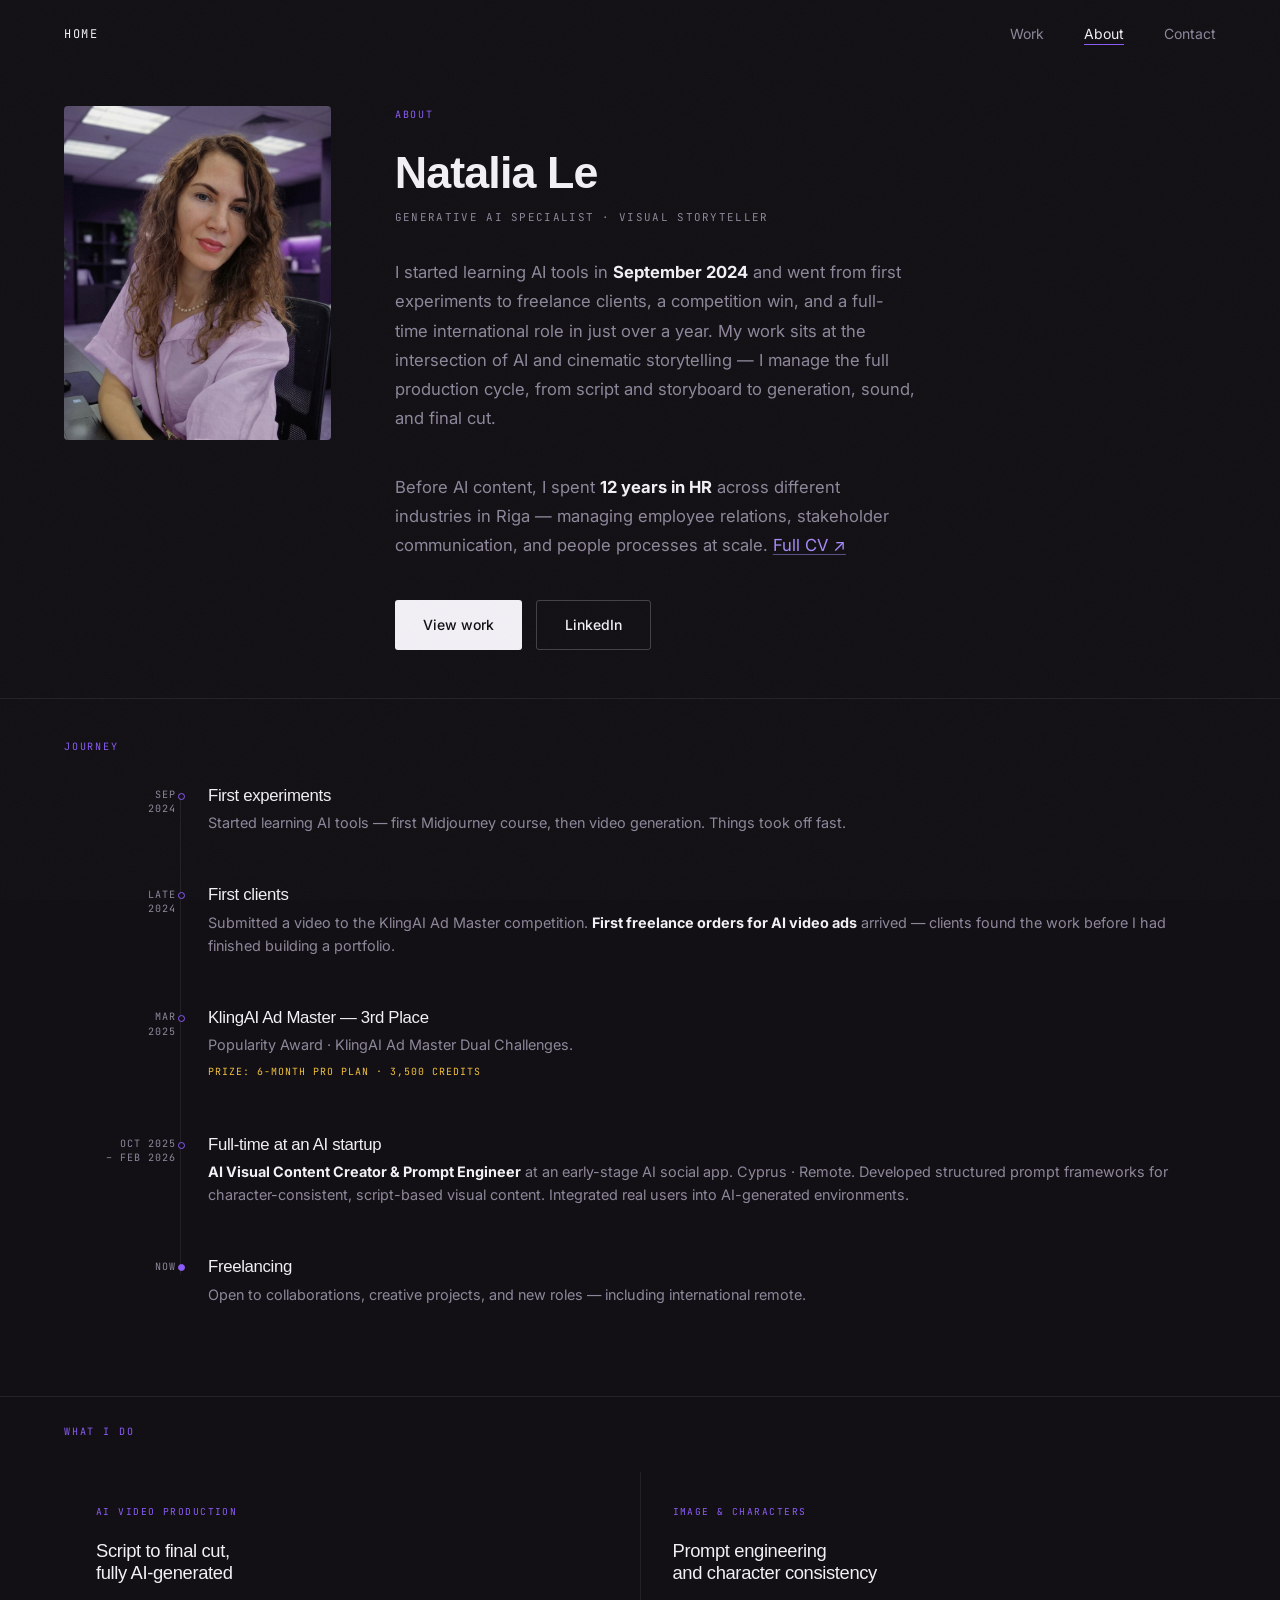
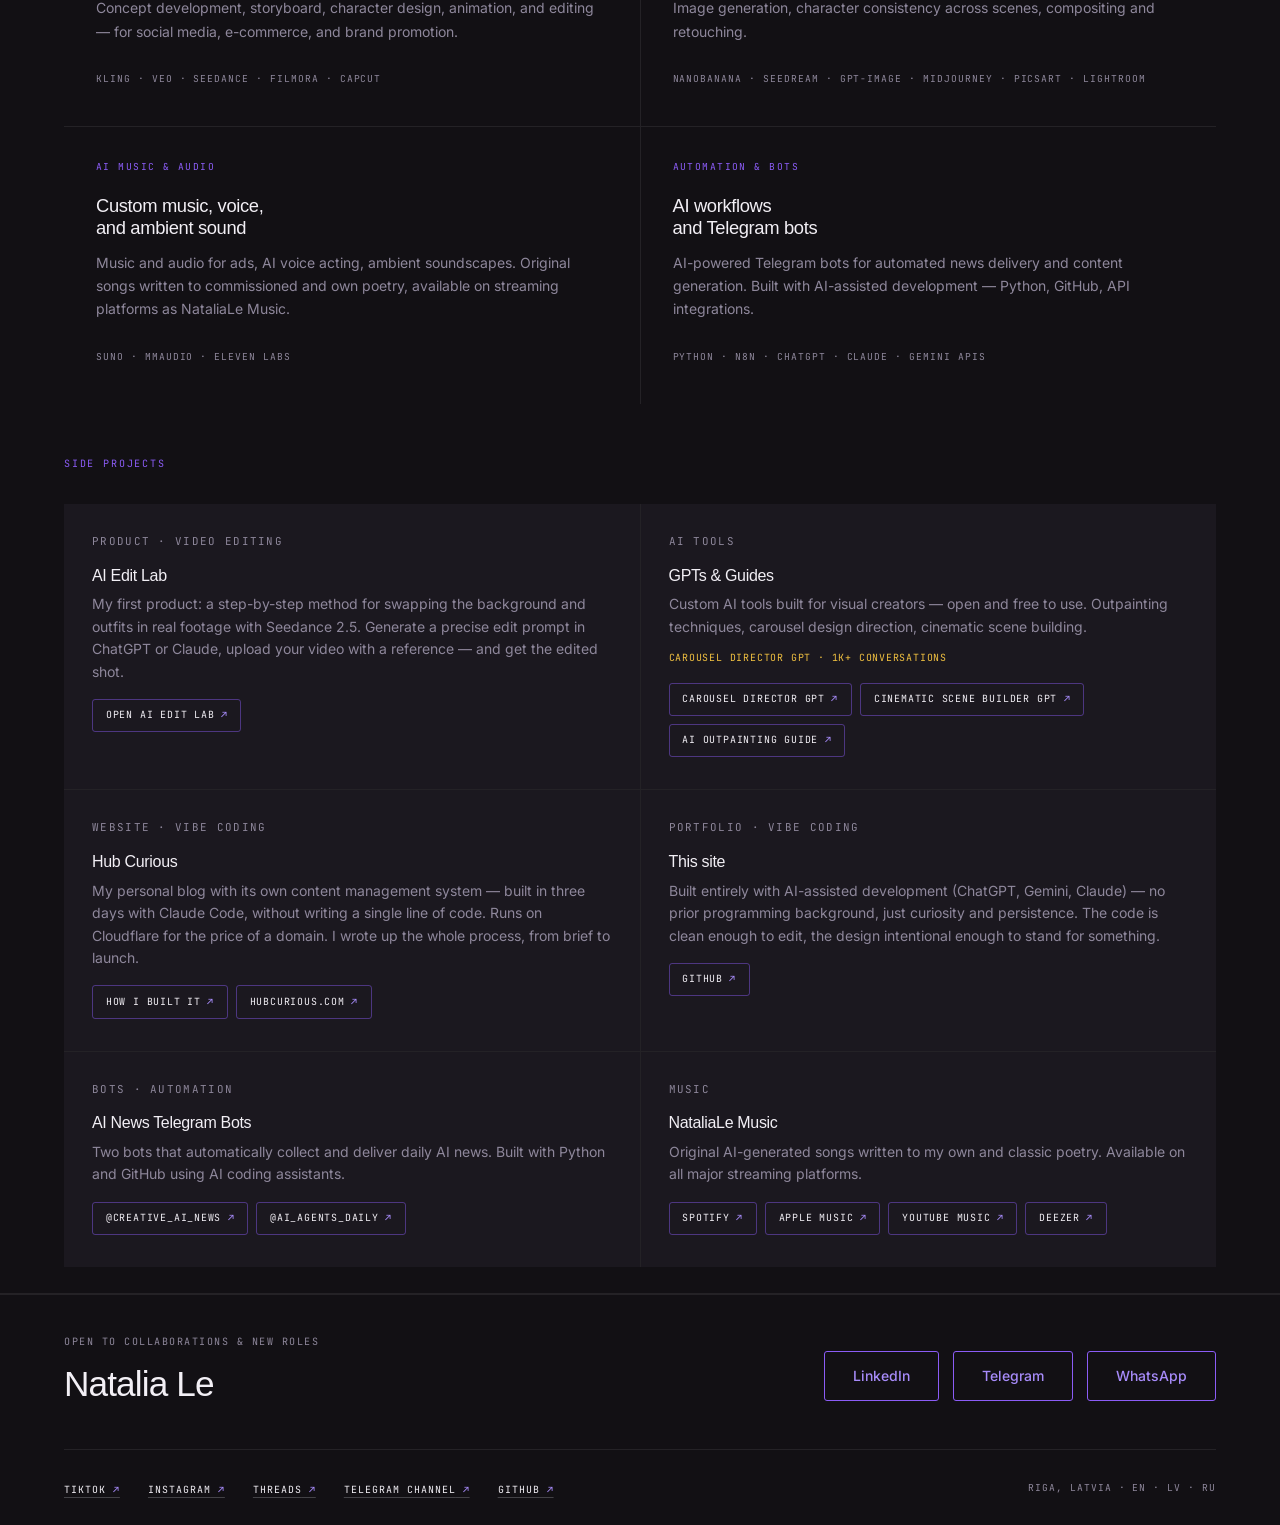
==== about.html @ 90ae92ed "Add Lil Prompt collab, new side projects, clearer links - Home + Work (Cinematic): "Can They Save Hi" ====
<!DOCTYPE html>
<html lang="en">
<head>
  <meta charset="UTF-8">
  <meta name="viewport" content="width=device-width, initial-scale=1.0">
  <title>About — Natalia Le · AI Content Creator</title>
  <meta name="description" content="About Natalia Le — Generative AI Specialist &amp; Visual Storyteller based in Riga. From HR to full-time AI creator in one year.">

  <meta property="og:title"       content="About — Natalia Le · AI Content Creator">
  <meta property="og:description" content="Generative AI Specialist and Visual Storyteller. From self-taught experiments to international full-time role in 14 months.">
  <meta property="og:image"       content="https://img.youtube.com/vi/qfWMkP8nfNg/maxresdefault.jpg">
  <meta property="og:url"         content="https://ainataliale.pages.dev/about.html">
  <meta property="og:type"        content="website">
  <meta name="twitter:card"       content="summary_large_image">

  <link rel="icon" href="data:image/svg+xml,<svg xmlns='http://www.w3.org/2000/svg' viewBox='0 0 32 32'><rect width='32' height='32' fill='%23121014'/><text x='16' y='22' font-family='monospace' font-size='13' font-weight='bold' fill='%238B5CF6' text-anchor='middle'>NL</text></svg>">
  <link rel="stylesheet" href="styles.css">

  <style>
    /* ── About hero ───────────────────────────────────── */
    .about-hero {
      padding-top: calc(var(--nav-h) + clamp(1.5rem, 3vw, 2.5rem));
      padding-bottom: clamp(2rem, 4vw, 3rem);
      display: grid;
      grid-template-columns: 0.65fr 2fr;
      gap: clamp(2.5rem, 5vw, 5rem);
      align-items: start;
      max-width: var(--max-w);
      margin: 0 auto;
      padding-left: var(--pad-x);
      padding-right: var(--pad-x);
    }

    .about-portrait {
      aspect-ratio: 4 / 5;
      overflow: hidden;
      border-radius: 4px;
      background: var(--bg-raised);
      /* When you have a custom photo, replace Pic.jpg with it */
    }
    .about-portrait img {
      width: 100%; height: 100%;
      object-fit: cover;
      object-position: center top;
      display: block;
    }

    .about-intro-tag { display: block; margin-bottom: 1.5rem; }
    .about-intro-role {
      font-family: var(--f-mono);
      font-size: 0.68rem;
      letter-spacing: 0.12em;
      text-transform: uppercase;
      color: var(--text-dim);
      margin-bottom: 2rem;
      display: block;
    }
    /* Smaller h1 on About — name doesn't need to dominate */
    .about-hero h1 {
      font-size: clamp(1.6rem, 3.5vw, 2.8rem);
      margin-bottom: 0.75rem;
    }
    .about-bio {
      font-size: clamp(0.95rem, 1.3vw, 1.05rem);
      color: var(--text-dim);
      line-height: 1.75;
      max-width: 52ch;
      margin-bottom: 2.5rem;
    }
    .about-bio strong { color: var(--text); }

    /* ── Journey timeline ─────────────────────────────── */
    .timeline-wrap {
      position: relative;
      padding-left: 9rem;
    }
    .timeline-wrap::before {
      content: '';
      position: absolute;
      left: 7.25rem;
      top: 0.5rem;
      bottom: 2rem;
      width: 1px;
      background: var(--divider);
    }

    .tl-item {
      position: relative;
      margin-bottom: 3.25rem;
    }

    /* dot on the timeline */
    .tl-item::before {
      content: '';
      position: absolute;
      left: -1.85rem;
      top: 0.38rem;
      width: 7px; height: 7px;
      border-radius: 50%;
      background: var(--bg);
      border: 1.5px solid var(--accent);
    }

    /* last item: filled dot = "now" */
    .tl-item.is-now::before {
      background: var(--accent);
    }

    .tl-date {
      position: absolute;
      left: -9rem;
      top: 0.1rem;
      width: 7rem;
      text-align: right;
      font-family: var(--f-mono);
      font-size: 0.63rem;
      letter-spacing: 0.1em;
      text-transform: uppercase;
      color: var(--text-dim);
      line-height: 1.4;
    }

    .tl-title {
      font-size: 1.05rem;
      font-weight: 500;
      margin-bottom: 0.4rem;
    }
    .tl-desc {
      font-size: 0.9rem;
      color: var(--text-dim);
      line-height: 1.6;
    }
    .tl-desc strong { color: var(--text); }
    .tl-prize {
      display: inline-block;
      margin-top: 0.5rem;
      font-family: var(--f-mono);
      font-size: 0.62rem;
      letter-spacing: 0.1em;
      text-transform: uppercase;
      color: var(--gold);
    }

    /* ── What I Do grid ───────────────────────────────── */
    .services-grid {
      display: grid;
      grid-template-columns: repeat(2, 1fr);
      gap: 1px;
      background: var(--divider);
      margin-top: 2rem;
    }
    .svc-card {
      background: var(--bg);
      padding: 2rem 2rem 2.25rem;
    }
    .svc-number {
      display: block;
      font-family: var(--f-mono);
      font-size: 0.6rem;
      letter-spacing: 0.15em;
      text-transform: uppercase;
      color: var(--accent);
      margin-bottom: 1.25rem;
    }
    .svc-title {
      font-family: var(--f-display);
      font-size: 1.15rem;
      font-weight: 500;
      color: var(--text);
      margin-bottom: 0.75rem;
      line-height: 1.2;
    }
    .svc-desc {
      font-size: 0.875rem;
      color: var(--text-dim);
      line-height: 1.65;
      margin-bottom: 1.25rem;
    }
    .svc-tools {
      font-family: var(--f-mono);
      font-size: 0.6rem;
      letter-spacing: 0.1em;
      text-transform: uppercase;
      color: var(--text-dim);
      line-height: 1.8;
    }

    /* ── Experience ───────────────────────────────────── */
    .exp-item { padding: 2.25rem 0; border-top: 1px solid var(--divider); }
    .exp-item:last-child { border-bottom: 1px solid var(--divider); }
    .exp-header { display: flex; justify-content: space-between; align-items: flex-start; gap: 2rem; margin-bottom: 0.6rem; flex-wrap: wrap; }
    .exp-title { font-size: 1.05rem; font-weight: 500; color: var(--text); }
    .exp-meta  { font-family: var(--f-mono); font-size: 0.62rem; letter-spacing: 0.1em; text-transform: uppercase; color: var(--text-dim); white-space: nowrap; }
    .exp-company { font-family: var(--f-mono); font-size: 0.65rem; letter-spacing: 0.1em; text-transform: uppercase; color: var(--accent); margin-bottom: 0.875rem; }
    .exp-desc { font-size: 0.9rem; color: var(--text-dim); line-height: 1.7; max-width: 70ch; margin-bottom: 0.75rem; }
    .exp-tools { font-family: var(--f-mono); font-size: 0.6rem; letter-spacing: 0.08em; text-transform: uppercase; color: var(--text-dim); }

    /* ── Side projects ────────────────────────────────── */
    .side-grid {
      display: grid;
      grid-template-columns: repeat(2, 1fr);
      gap: 1px;
      background: var(--divider);
      margin-top: 2rem;
    }
    .side-card {
      background: var(--bg-raised);
      padding: 1.75rem 1.75rem 2rem;
    }
    .side-tag { display: block; margin-bottom: 1rem; }
    .side-title { font-size: 1rem; font-weight: 500; color: var(--text); margin-bottom: 0.6rem; }
    .side-desc { font-size: 0.875rem; color: var(--text-dim); line-height: 1.6; margin-bottom: 1rem; }
    .side-stat {
      font-family: var(--f-mono);
      font-size: 0.62rem;
      letter-spacing: 0.08em;
      text-transform: uppercase;
      color: var(--gold);
      margin: -0.25rem 0 1rem;
    }
    /* Links are outlined chips with an arrow — so they never read as labels */
    .side-links { display: flex; flex-wrap: wrap; gap: 0.5rem; }
    .side-links a {
      display: inline-flex;
      align-items: center;
      gap: 0.4rem;
      padding: 0.45rem 0.8rem;
      border: 1px solid rgba(139, 92, 246, 0.45);
      border-radius: 3px;
      font-family: var(--f-mono);
      font-size: 0.62rem;
      letter-spacing: 0.08em;
      text-transform: uppercase;
      color: var(--text);
      transition: background 0.2s, border-color 0.2s, color 0.2s;
    }
    .side-links a::after { content: '↗'; color: var(--accent-lt); transition: transform 0.2s, color 0.2s; }
    .side-links a:hover { background: var(--accent); border-color: var(--accent); color: var(--bg); }
    .side-links a:hover::after { color: var(--bg); transform: translate(2px, -2px); }

    /* ── Responsive ───────────────────────────────────── */
    @media (max-width: 900px) {
      .about-hero { grid-template-columns: 1fr; }
      .about-portrait { max-width: 320px; }
      .side-grid { grid-template-columns: 1fr; }
    }
    @media (max-width: 768px) {
      .services-grid { grid-template-columns: 1fr; }
    }
    @media (max-width: 640px) {
      .timeline-wrap { padding-left: 7rem; }
      .timeline-wrap::before { left: 5.5rem; }
      .tl-date { left: -7rem; width: 5.5rem; font-size: 0.58rem; }
      .tl-item::before { left: -1.6rem; }
      .exp-header { flex-direction: column; gap: 0.4rem; }
    }
  </style>
</head>
<body>

<!-- ═══ Navigation ═══════════════════════════════════════════ -->
<nav class="nav" id="main-nav">
  <a href="index.html" class="nav-logo">Home</a>
  <ul class="nav-links">
    <li><a href="work.html">Work</a></li>
    <li><a href="about.html" class="active">About</a></li>
    <li><a href="index.html#contact">Contact</a></li>
  </ul>
</nav>

<!-- ═══ About Hero ═══════════════════════════════════════════ -->
<section class="about-hero" aria-label="Introduction">
  <div class="about-portrait reveal">
    <!--
      Photo: copy Pic.jpg from your old repo into this repo.
      For best results, use a portrait-orientation crop (4:5 ratio).
    -->
    <img src="Pic.jpg" alt="Natalia Le" loading="eager">
  </div>
  <div class="reveal" style="--d:.1s">
    <span class="section-tag about-intro-tag">About</span>
    <h1 style="margin-bottom:0.75rem;">Natalia Le</h1>
    <span class="about-intro-role">Generative AI Specialist · Visual Storyteller</span>
    <p class="about-bio">
      I started learning AI tools in <strong>September 2024</strong> and went from first experiments
      to freelance clients, a competition win, and a full-time international role in just over a year.
      My work sits at the intersection of AI and cinematic storytelling — I manage the full production
      cycle, from script and storyboard to generation, sound, and final cut.
    </p>
    <p class="about-bio">
      Before AI content, I spent <strong>12 years in HR</strong> across different industries in Riga —
      managing employee relations, stakeholder communication, and people processes at scale.
      <a href="https://cv-nataliale.vercel.app/" target="_blank" rel="noopener" class="text-link">Full CV</a>
    </p>
    <div style="display:flex;gap:.875rem;flex-wrap:wrap;margin-top:.5rem;">
      <a href="work.html" class="btn btn-primary">View work</a>
      <a href="https://www.linkedin.com/in/natalja-levaskovica" class="btn btn-ghost" target="_blank" rel="noopener">LinkedIn</a>
    </div>
  </div>
</section>

<hr class="rule">

<!-- ═══ Journey ═════════════════════════════════════════════ -->
<div class="section">
  <span class="section-tag reveal">Journey</span>

  <div class="timeline-wrap">

    <div class="tl-item reveal" style="--d:.05s">
      <span class="tl-date">Sep<br>2024</span>
      <h3 class="tl-title">First experiments</h3>
      <p class="tl-desc">Started learning AI tools — first Midjourney course, then video generation.
      Things took off fast.</p>
    </div>

    <div class="tl-item reveal" style="--d:.1s">
      <span class="tl-date">Late<br>2024</span>
      <h3 class="tl-title">First clients</h3>
      <p class="tl-desc">Submitted a video to the KlingAI Ad Master competition.
      <strong>First freelance orders for AI video ads</strong> arrived — clients found the work before I
      had finished building a portfolio.</p>
    </div>

    <div class="tl-item reveal" style="--d:.15s">
      <span class="tl-date">Mar<br>2025</span>
      <h3 class="tl-title">KlingAI Ad Master — 3rd Place</h3>
      <p class="tl-desc">Popularity Award · KlingAI Ad Master Dual Challenges.</p>
      <span class="tl-prize">Prize: 6-month Pro Plan · 3,500 credits</span>
    </div>

    <div class="tl-item reveal" style="--d:.2s">
      <span class="tl-date">Oct 2025<br>– Feb 2026</span>
      <h3 class="tl-title">Full-time at an AI startup</h3>
      <p class="tl-desc"><strong>AI Visual Content Creator &amp; Prompt Engineer</strong> at an early-stage
      AI social app. Cyprus · Remote. Developed structured prompt frameworks for character-consistent,
      script-based visual content. Integrated real users into AI-generated environments.</p>
    </div>

    <div class="tl-item is-now reveal" style="--d:.25s">
      <span class="tl-date">Now</span>
      <h3 class="tl-title">Freelancing</h3>
      <p class="tl-desc">Open to collaborations, creative projects, and new roles — including
      international remote.</p>
    </div>

  </div>
</div>

<hr class="rule">

<!-- ═══ What I Do ═══════════════════════════════════════════ -->
<div class="section section-sm">
  <span class="section-tag reveal">What I do</span>

  <div class="services-grid">

    <div class="svc-card reveal">
      <span class="svc-number">AI Video Production</span>
      <h3 class="svc-title">Script to final cut,<br>fully AI-generated</h3>
      <p class="svc-desc">Concept development, storyboard, character design,
      animation, and editing — for social media, e-commerce, and brand promotion.</p>
      <span class="svc-tools">Kling · Veo · Seedance · Filmora · CapCut</span>
    </div>

    <div class="svc-card reveal" style="--d:.08s">
      <span class="svc-number">Image &amp; Characters</span>
      <h3 class="svc-title">Prompt engineering<br>and character consistency</h3>
      <p class="svc-desc">Image generation, character consistency
      across scenes, compositing and retouching.</p>
      <span class="svc-tools">NanoBanana · Seedream · GPT-Image · MidJourney · PicsArt · Lightroom</span>
    </div>

    <div class="svc-card reveal" style="--d:.05s">
      <span class="svc-number">AI Music &amp; Audio</span>
      <h3 class="svc-title">Custom music, voice,<br>and ambient sound</h3>
      <p class="svc-desc">Music and audio for ads, AI voice acting, ambient soundscapes.
      Original songs written to commissioned and own poetry, available on streaming platforms
      as NataliaLe Music.</p>
      <span class="svc-tools">Suno · MMAudio · Eleven Labs</span>
    </div>

    <div class="svc-card reveal" style="--d:.13s">
      <span class="svc-number">Automation &amp; Bots</span>
      <h3 class="svc-title">AI workflows<br>and Telegram bots</h3>
      <p class="svc-desc">AI-powered Telegram bots for automated news delivery and content generation.
      Built with AI-assisted development — Python, GitHub, API integrations.</p>
      <span class="svc-tools">Python · n8n · ChatGPT · Claude · Gemini APIs</span>
    </div>

  </div>
</div>

<!-- ═══ Side Projects ════════════════════════════════════════ -->
<div class="section section-sm">
  <span class="section-tag reveal">Side projects</span>

  <div class="side-grid">

    <div class="side-card reveal">
      <span class="side-tag mono">Product · Video Editing</span>
      <h3 class="side-title">AI Edit Lab</h3>
      <p class="side-desc">My first product: a step-by-step method for swapping the background
      and outfits in real footage with Seedance 2.5. Generate a precise edit prompt in ChatGPT
      or Claude, upload your video with a reference — and get the edited shot.</p>
      <div class="side-links">
        <a href="https://ai-edit-lab.pages.dev/" target="_blank" rel="noopener">Open AI Edit Lab</a>
      </div>
    </div>

    <div class="side-card reveal" style="--d:.08s">
      <span class="side-tag mono">AI Tools</span>
      <h3 class="side-title">GPTs &amp; Guides</h3>
      <p class="side-desc">Custom AI tools built for visual creators — open and free to use. Outpainting techniques, carousel design direction, cinematic scene building.</p>
      <p class="side-stat">Carousel Director GPT · 1K+ conversations</p>
      <div class="side-links">
        <a href="https://chatgpt.com/g/g-6a0c1d49fd8881918612b56af8e14943-ai-carousel-creative-director" target="_blank" rel="noopener">Carousel Director GPT</a>
        <a href="https://chatgpt.com/g/g-69ac4bfacfac8191b31e3e6057b27150-cinematic-scene-builder" target="_blank" rel="noopener">Cinematic Scene Builder GPT</a>
        <a href="https://ai-outpainting-guide.vercel.app/" target="_blank" rel="noopener">AI Outpainting Guide</a>
      </div>
    </div>

    <div class="side-card reveal">
      <span class="side-tag mono">Website · Vibe Coding</span>
      <h3 class="side-title">Hub Curious</h3>
      <p class="side-desc">My personal blog with its own content management system — built
      in three days with Claude Code, without writing a single line of code. Runs on Cloudflare
      for the price of a domain. I wrote up the whole process, from brief to launch.</p>
      <div class="side-links">
        <a href="https://hubcurious.com/ai/how-i-built-this-site" target="_blank" rel="noopener">How I built it</a>
        <a href="https://hubcurious.com/" target="_blank" rel="noopener">hubcurious.com</a>
      </div>
    </div>

    <div class="side-card reveal" style="--d:.08s">
      <span class="side-tag mono">Portfolio · Vibe Coding</span>
      <h3 class="side-title">This site</h3>
      <p class="side-desc">Built entirely with AI-assisted development (ChatGPT, Gemini, Claude)
      — no prior programming background, just curiosity and persistence.
      The code is clean enough to edit, the design intentional enough to stand for something.</p>
      <div class="side-links">
        <a href="https://github.com/natalialeaiart/portfolio-v2" target="_blank" rel="noopener">GitHub</a>
      </div>
    </div>

    <div class="side-card reveal">
      <span class="side-tag mono">Bots · Automation</span>
      <h3 class="side-title">AI News Telegram Bots</h3>
      <p class="side-desc">Two bots that automatically collect and deliver daily AI news.
      Built with Python and GitHub using AI coding assistants.</p>
      <div class="side-links">
        <a href="https://t.me/creative_ai_news" target="_blank" rel="noopener">@creative_ai_news</a>
        <a href="https://t.me/ai_agents_daily" target="_blank" rel="noopener">@ai_agents_daily</a>
      </div>
    </div>

    <div class="side-card reveal" style="--d:.08s">
      <span class="side-tag mono">Music</span>
      <h3 class="side-title">NataliaLe Music</h3>
      <p class="side-desc">Original AI-generated songs written to my own and classic poetry.
      Available on all major streaming platforms.</p>
      <div class="side-links">
        <a href="https://open.spotify.com/artist/4wDR1uVgBKSpSTrGkr31xF" target="_blank" rel="noopener">Spotify</a>
        <a href="https://music.apple.com/us/artist/nataliale-music/1783613250" target="_blank" rel="noopener">Apple Music</a>
        <a href="https://music.youtube.com/channel/UCZmtOYNYEEgHf-r50_uf6DQ" target="_blank" rel="noopener">YouTube Music</a>
        <a href="https://www.deezer.com/en/artist/293099981" target="_blank" rel="noopener">Deezer</a>
      </div>
    </div>

  </div>
</div>

<hr class="rule">

<!-- ═══ Footer ═══════════════════════════════════════════════ -->
<footer class="footer" id="contact">
  <div class="footer-top">
    <div>
      <span class="footer-tag">Open to collaborations &amp; new roles</span>
      <p class="footer-name">Natalia Le</p>
    </div>
    <div class="footer-btns">
      <a href="https://www.linkedin.com/in/natalja-levaskovica" class="btn btn-accent" target="_blank" rel="noopener">LinkedIn</a>
      <a href="https://t.me/NataliLe" class="btn btn-accent" target="_blank" rel="noopener">Telegram</a>
      <a href="https://wa.me/37126106616" class="btn btn-accent" target="_blank" rel="noopener">WhatsApp</a>
    </div>
  </div>
  <div class="footer-bottom">
    <ul class="footer-links">
      <li><a href="https://www.tiktok.com/@nataliale.vivid" target="_blank" rel="noopener">TikTok</a></li>
      <li><a href="https://www.instagram.com/nataliale.vivid" target="_blank" rel="noopener">Instagram</a></li>
      <li><a href="https://www.threads.com/@nataliale_notes" target="_blank" rel="noopener">Threads</a></li>
      <li><a href="https://t.me/AI_Test_Tube" target="_blank" rel="noopener">Telegram Channel</a></li>
      <li><a href="https://github.com/natalialeaiart" target="_blank" rel="noopener">GitHub</a></li>
    </ul>
    <span class="footer-locale">Riga, Latvia · EN · LV · RU</span>
  </div>
</footer>

<script>
  // Nav scroll
  const nav = document.getElementById('main-nav');
  window.addEventListener('scroll', () => {
    nav.classList.toggle('scrolled', window.scrollY > 40);
  }, { passive: true });

  // Scroll reveal
  const io = new IntersectionObserver(entries => {
    entries.forEach(e => {
      if (e.isIntersecting) { e.target.classList.add('visible'); io.unobserve(e.target); }
    });
  }, { threshold: 0.06 });
  document.querySelectorAll('.reveal').forEach(el => io.observe(el));
</script>
</body>
</html>
---- styles.css ----
/* ═══════════════════════════════════════════════════════════════
   NATALIA LE · Portfolio V2
   Concept: "Screening Room" — dark editorial, timecode signature
   
   Palette  #121014 · #1B181F · #F2EFF5 · #8E879B · #8B5CF6 · #A78BFA
   Display  Clash Display 500–600
   Body     Inter 400–500
   Meta     JetBrains Mono 400  ← the timecode signature
═══════════════════════════════════════════════════════════════ */

/* ── Fonts ─────────────────────────────────────────────────── */
@import url('https://api.fontshare.com/v2/css?f[]=clash-display@400,500,600,700&display=swap');
@import url('https://fonts.googleapis.com/css2?family=Inter:wght@400;500&family=JetBrains+Mono:wght@400;500&display=swap');

/* ── Reset ─────────────────────────────────────────────────── */
*, *::before, *::after { box-sizing: border-box; margin: 0; padding: 0; }
html { scroll-behavior: smooth; -webkit-text-size-adjust: 100%; }
img, video { display: block; max-width: 100%; }
a { color: inherit; text-decoration: none; }
button { cursor: pointer; font-family: inherit; background: none; border: none; }
ul { list-style: none; }

/* ── Tokens ────────────────────────────────────────────────── */
:root {
  --bg:         #121014;
  --bg-raised:  #1B181F;
  --text:       #F2EFF5;
  --text-dim:   #8E879B;
  --accent:     #8B5CF6;
  --accent-lt:  #A78BFA;
  --gold:       #F0C040;
  --divider:    rgba(242, 239, 245, 0.08);
  --btn-border: rgba(242, 239, 245, 0.22);

  --f-display: 'Clash Display', sans-serif;
  --f-body:    'Inter', sans-serif;
  --f-mono:    'JetBrains Mono', monospace;

  --max-w: 1280px;
  --nav-h: 68px;
  --pad-x: clamp(1.5rem, 5vw, 4rem);
  --pad-y: clamp(1.5rem, 3vw, 3rem);
}

/* ── Base + film grain ─────────────────────────────────────── */
body {
  font-family: var(--f-body);
  background-color: var(--bg);
  color: var(--text);
  line-height: 1.7;
  min-height: 100vh;
  overflow-x: hidden;
}

/* Film grain — gives the dark bg cinematic texture, not plastic flatness */
body::before {
  content: '';
  position: fixed;
  inset: 0;
  background-image: url("data:image/svg+xml,%3Csvg xmlns='http://www.w3.org/2000/svg' width='300' height='300'%3E%3Cfilter id='n'%3E%3CfeTurbulence type='fractalNoise' baseFrequency='0.68' numOctaves='3' stitchTiles='stitch'/%3E%3C/filter%3E%3Crect width='300' height='300' filter='url(%23n)'/%3E%3C/svg%3E");
  opacity: 0.027;
  pointer-events: none;
  z-index: 9000;
}

/* ── Typography ────────────────────────────────────────────── */
h1, h2, h3 {
  font-family: var(--f-display);
  letter-spacing: -0.02em;
  line-height: 1.08;
}

h1 { font-size: clamp(2.1rem, 6.5vw, 5.5rem); font-weight: 600; }
h2 { font-size: clamp(1.8rem, 4vw,  2.8rem);  font-weight: 500; }
h3 { font-size: 1.15rem; font-weight: 500; }

p { color: var(--text-dim); }
p strong { color: var(--text); }

/* Timecode label — the signature element, used everywhere for metadata */
.mono {
  font-family: var(--f-mono);
  font-size: 0.68rem;
  letter-spacing: 0.12em;
  text-transform: uppercase;
  color: var(--text-dim);
}

/* ── Navigation ────────────────────────────────────────────── */
.nav {
  position: fixed;
  top: 0; left: 0; right: 0;
  height: var(--nav-h);
  display: flex;
  align-items: center;
  justify-content: space-between;
  padding: 0 var(--pad-x);
  z-index: 100;
  transition: background 0.4s, backdrop-filter 0.4s;
}

.nav.scrolled {
  background: rgba(18, 16, 20, 0.88);
  backdrop-filter: blur(14px);
  -webkit-backdrop-filter: blur(14px);
  border-bottom: 1px solid var(--divider);
}

.nav-logo {
  font-family: var(--f-mono);
  font-size: 0.75rem;
  letter-spacing: 0.14em;
  text-transform: uppercase;
  color: var(--text);
  transition: color 0.2s;
}
.nav-logo:hover { color: var(--accent); }

.nav-links { display: flex; gap: 2.5rem; }

.nav-links a {
  font-size: 0.875rem;
  color: var(--text-dim);
  transition: color 0.2s;
  position: relative;
}
.nav-links a::after {
  content: '';
  position: absolute;
  bottom: -3px; left: 0;
  width: 0; height: 1px;
  background: var(--accent);
  transition: width 0.3s ease;
}
.nav-links a:hover        { color: var(--text); }
.nav-links a:hover::after { width: 100%; }
.nav-links a.active        { color: var(--text); }
.nav-links a.active::after { width: 100%; }

/* ── Buttons ───────────────────────────────────────────────── */
.btn {
  display: inline-flex;
  align-items: center;
  gap: 0.5rem;
  padding: 0.75rem 1.75rem;
  border-radius: 3px;
  font-family: var(--f-body);
  font-size: 0.875rem;
  font-weight: 500;
  cursor: pointer;
  transition: all 0.25s ease;
  border: none;
  text-decoration: none;
}
.btn-primary { background: var(--text); color: var(--bg); }
.btn-primary:hover { background: var(--accent-lt); color: var(--bg); }
.btn-ghost { background: transparent; color: var(--text); border: 1px solid var(--btn-border); }
.btn-ghost:hover { border-color: var(--accent); color: var(--accent); }
.btn-accent { background: transparent; color: var(--accent-lt); border: 1px solid var(--accent); }
.btn-accent:hover { background: var(--accent); color: var(--bg); }

/* ── Layout ────────────────────────────────────────────────── */
.section {
  padding: var(--pad-y) var(--pad-x);
  max-width: var(--max-w);
  margin: 0 auto;
}

/* Compact section — less vertical breathing room */
.section-sm { padding-top: clamp(1rem, 2vw, 1.75rem); padding-bottom: clamp(1rem, 2vw, 1.75rem); }

.section-tag {
  display: block;
  font-family: var(--f-mono);
  font-size: 0.63rem;
  letter-spacing: 0.18em;
  text-transform: uppercase;
  color: var(--accent);
  margin-bottom: 2rem;
}

.rule { border: none; border-top: 1px solid var(--divider); }

/* ── Work card (shared: index + work pages) ────────────────── */
.card {
  cursor: pointer;
  background: var(--bg);
  position: relative;
}

.card-media {
  aspect-ratio: 16 / 9;
  overflow: hidden;
  background: var(--bg-raised);
  position: relative;
}

.card-media img {
  width: 100%; height: 100%;
  object-fit: cover;
  transition: transform 0.55s ease, filter 0.3s ease;
}

.card:hover .card-media img {
  transform: scale(1.04);
  filter: brightness(0.72);
}

/* Play button — always visible (phones have no hover), fills with accent on hover */
.card-play,
.work-play {
  position: absolute;
  top: 50%; left: 50%;
  width: 3rem; height: 3rem;
  transform: translate(-50%, -50%);
  display: flex;
  align-items: center;
  justify-content: center;
  padding-left: 3px;
  border-radius: 50%;
  background: rgba(18, 16, 20, 0.55);
  border: 1px solid rgba(242, 239, 245, 0.35);
  backdrop-filter: blur(4px);
  -webkit-backdrop-filter: blur(4px);
  font-size: 0.9rem;
  color: var(--text);
  transition: transform 0.3s ease, background 0.25s, border-color 0.25s;
}
.card:hover .card-play,
.work-item:hover .work-play {
  transform: translate(-50%, -50%) scale(1.12);
  background: var(--accent);
  border-color: var(--accent);
}

/* ── Text links ────────────────────────────────────────────── */
/* Inline link inside running text: accent colour + underline + arrow */
.text-link {
  color: var(--accent-lt);
  text-decoration: underline;
  text-decoration-color: rgba(167, 139, 250, 0.5);
  text-underline-offset: 3px;
  transition: color 0.2s, text-decoration-color 0.2s;
}
.text-link::after { content: ' ↗'; }
.text-link:hover { color: var(--text); text-decoration-color: var(--accent); }

a:focus-visible,
button:focus-visible {
  outline: 2px solid var(--accent-lt);
  outline-offset: 3px;
}

/* ── Badges ────────────────────────────────────────────────── */
.badge {
  position: absolute;
  top: 0.8rem; left: 0.8rem;
  font-family: var(--f-mono);
  font-size: 0.58rem;
  letter-spacing: 0.1em;
  text-transform: uppercase;
  padding: 0.25rem 0.55rem;
  border-radius: 2px;
  z-index: 2;
}
.badge-client {
  background: rgba(139, 92, 246, 0.15);
  color: var(--accent-lt);
  border: 1px solid rgba(139, 92, 246, 0.3);
}
.badge-award {
  background: rgba(240, 192, 64, 0.12);
  color: var(--gold);
  border: 1px solid rgba(240, 192, 64, 0.25);
}

/* ── Modal ─────────────────────────────────────────────────── */
.modal {
  position: fixed;
  inset: 0;
  background: rgba(18, 16, 20, 0.97);
  z-index: 500;
  display: flex;
  align-items: center;
  justify-content: center;
  padding: 2rem;
  opacity: 0;
  pointer-events: none;
  transition: opacity 0.3s;
}
.modal.open {
  opacity: 1;
  pointer-events: all;
}
.modal-box { position: relative; width: min(90vw, 960px); }
.modal-frame { aspect-ratio: 16 / 9; }
.modal-frame iframe { width: 100%; height: 100%; border: none; display: block; }
.modal-close {
  display: flex;
  align-items: center;
  gap: 0.4rem;
  color: var(--text-dim);
  font-family: var(--f-mono);
  font-size: 0.63rem;
  letter-spacing: 0.1em;
  text-transform: uppercase;
  margin-bottom: 0.875rem;
  padding: 0;
  transition: color 0.2s;
}
.modal-close:hover { color: var(--accent); }

/* ── Scroll reveal ─────────────────────────────────────────── */
.reveal {
  opacity: 0;
  transform: translateY(22px);
  transition:
    opacity  0.65s ease var(--d, 0s),
    transform 0.65s ease var(--d, 0s);
}
.reveal.visible { opacity: 1; transform: none; }

/* ── Footer ────────────────────────────────────────────────── */
.footer {
  border-top: 1px solid var(--divider);
  padding: clamp(1.5rem, 3vw, 2.5rem) var(--pad-x) clamp(1rem, 2vw, 1.5rem);
  max-width: var(--max-w);
  margin: 0 auto;
}
.footer-top {
  display: flex;
  justify-content: space-between;
  align-items: flex-end;
  gap: 2rem;
  margin-bottom: 3rem;
  flex-wrap: wrap;
}
.footer-tag {
  display: block;
  font-family: var(--f-mono);
  font-size: 0.63rem;
  letter-spacing: 0.15em;
  text-transform: uppercase;
  color: var(--text-dim);
  margin-bottom: 1rem;
}
.footer-name {
  font-family: var(--f-display);
  font-size: clamp(1.4rem, 3vw, 2.2rem);
  font-weight: 500;
  letter-spacing: -0.025em;
  line-height: 1;
  color: var(--text);
}
.footer-btns { display: flex; gap: 0.875rem; flex-wrap: wrap; }
.footer-bottom {
  display: flex;
  justify-content: space-between;
  align-items: center;
  flex-wrap: wrap;
  gap: 1rem;
  padding-top: 1.5rem;
  border-top: 1px solid var(--divider);
}
.footer-links { display: flex; flex-wrap: wrap; gap: 0.4rem 1.75rem; }
.footer-links a {
  font-family: var(--f-mono);
  font-size: 0.62rem;
  letter-spacing: 0.1em;
  text-transform: uppercase;
  color: var(--text);
  text-decoration: underline;
  text-decoration-color: var(--btn-border);
  text-underline-offset: 4px;
  transition: color 0.2s, text-decoration-color 0.2s;
}
.footer-links a::after { content: ' ↗'; color: var(--accent-lt); }
.footer-links a:hover { color: var(--accent-lt); text-decoration-color: var(--accent); }
.footer-locale {
  font-family: var(--f-mono);
  font-size: 0.6rem;
  letter-spacing: 0.1em;
  text-transform: uppercase;
  color: var(--text-dim);
}

/* ── Responsive ────────────────────────────────────────────── */
@media (max-width: 768px) {
  .nav-links { gap: 1.5rem; }
  .footer-top { flex-direction: column; align-items: flex-start; }
}
@media (max-width: 480px) {
  .nav-links a { font-size: 0.8rem; }
  .work-play { width: 2.1rem; height: 2.1rem; font-size: 0.65rem; padding-left: 2px; }
  .footer-bottom { flex-direction: column; align-items: flex-start; }
}

/* ── Reduced motion ────────────────────────────────────────── */
@media (prefers-reduced-motion: reduce) {
  *, *::before, *::after {
    animation-duration: 0.01ms !important;
    transition-duration: 0.01ms !important;
  }
  .reveal { opacity: 1; transform: none; }
  video[autoplay] { display: none; }
}
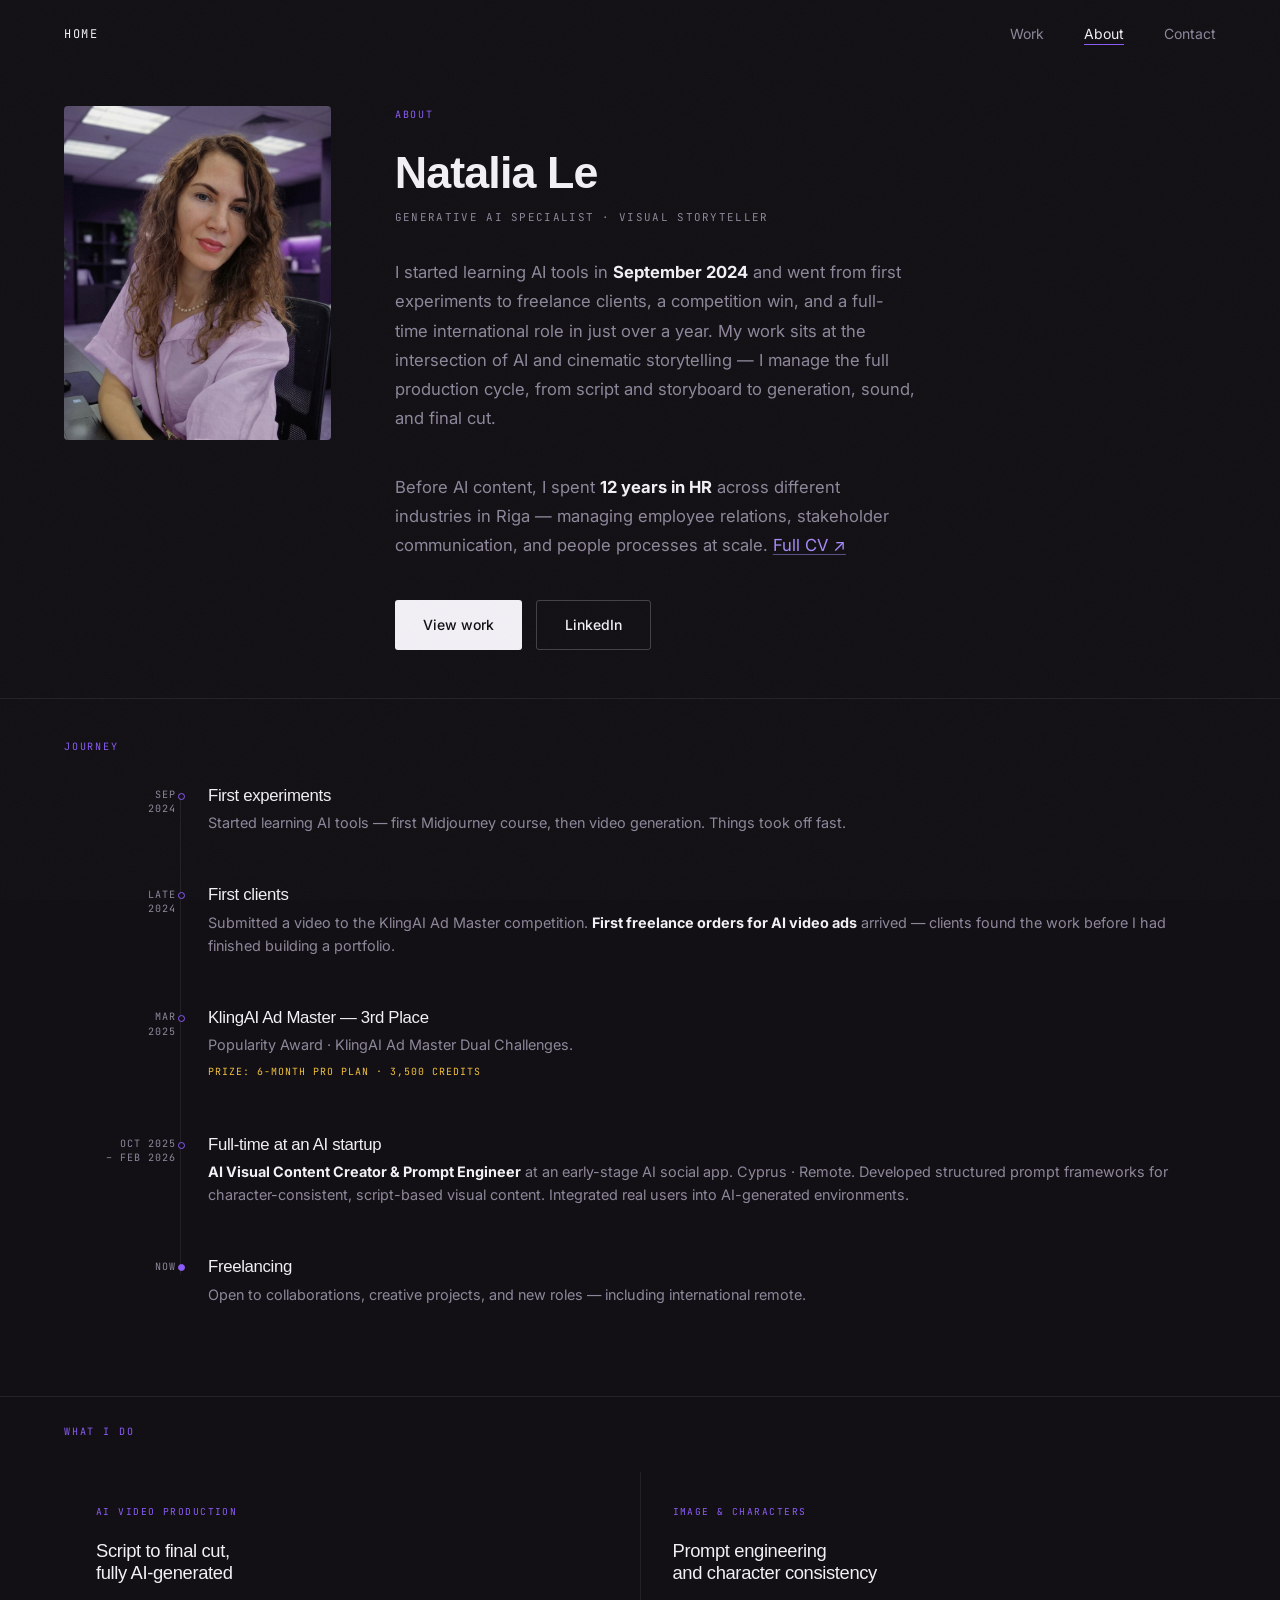
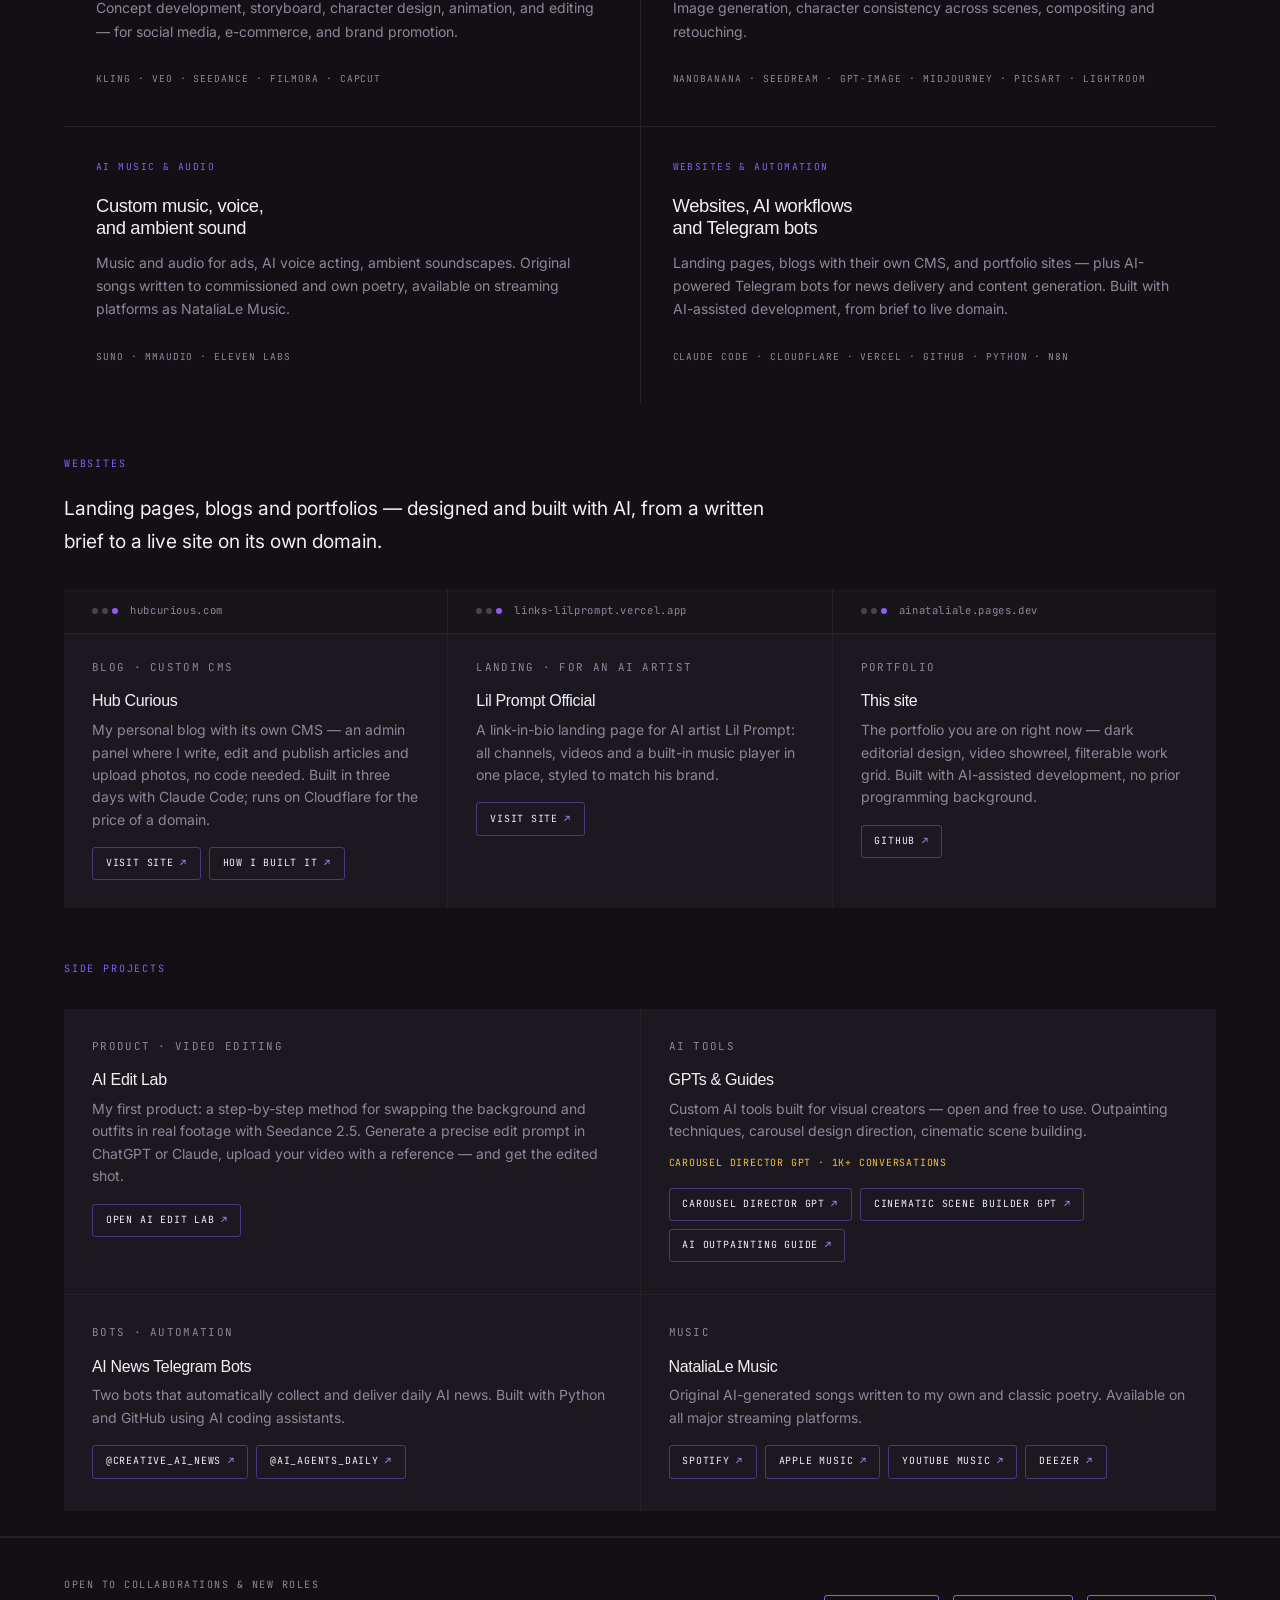
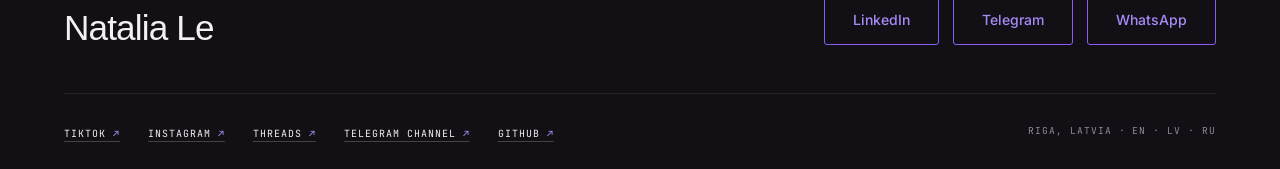
==== commit b1cd0cec: "Add Websites section: Hub Curious, Lil Prompt landing, this site - About: new Websites block with mi" ====
--- a/about.html
+++ b/about.html
@@ -238,11 +238,55 @@
     .side-links a:hover { background: var(--accent); border-color: var(--accent); color: var(--bg); }
     .side-links a:hover::after { color: var(--bg); transform: translate(2px, -2px); }
 
+    /* ── Websites ─────────────────────────────────────── */
+    .sites-lead {
+      font-size: clamp(1rem, 1.5vw, 1.2rem);
+      color: var(--text);
+      max-width: 60ch;
+      margin: -0.75rem 0 2rem;
+    }
+    .sites-grid {
+      display: grid;
+      grid-template-columns: repeat(3, 1fr);
+      gap: 1px;
+      background: var(--divider);
+    }
+    .site-card { background: var(--bg-raised); display: flex; flex-direction: column; }
+    /* Minimal "address bar": three dots + domain, in place of a screenshot */
+    .site-bar {
+      display: flex;
+      align-items: center;
+      gap: 0.75rem;
+      padding: 0.8rem 1.75rem;
+      background: rgba(18, 16, 20, 0.45);
+      border-bottom: 1px solid var(--divider);
+      font-family: var(--f-mono);
+      font-size: 0.66rem;
+      letter-spacing: 0.06em;
+      color: var(--text-dim);
+      overflow: hidden;
+      white-space: nowrap;
+      text-overflow: ellipsis;
+      transition: color 0.2s;
+    }
+    .site-bar::before {
+      content: '';
+      flex: none;
+      width: 6px; height: 6px;
+      border-radius: 50%;
+      background: var(--btn-border);
+      box-shadow: 10px 0 0 var(--btn-border), 20px 0 0 var(--accent);
+      margin-right: 1.25rem;
+    }
+    .site-bar:hover { color: var(--accent-lt); }
+    .site-body { padding: 1.5rem 1.75rem 1.75rem; }
+
     /* ── Responsive ───────────────────────────────────── */
     @media (max-width: 900px) {
       .about-hero { grid-template-columns: 1fr; }
       .about-portrait { max-width: 320px; }
       .side-grid { grid-template-columns: 1fr; }
+      .sites-grid { grid-template-columns: 1fr; }
     }
     @media (max-width: 768px) {
       .services-grid { grid-template-columns: 1fr; }
@@ -381,12 +425,66 @@
     </div>
 
     <div class="svc-card reveal" style="--d:.13s">
-      <span class="svc-number">Automation &amp; Bots</span>
-      <h3 class="svc-title">AI workflows<br>and Telegram bots</h3>
-      <p class="svc-desc">AI-powered Telegram bots for automated news delivery and content generation.
-      Built with AI-assisted development — Python, GitHub, API integrations.</p>
-      <span class="svc-tools">Python · n8n · ChatGPT · Claude · Gemini APIs</span>
-    </div>
+      <span class="svc-number">Websites &amp; Automation</span>
+      <h3 class="svc-title">Websites, AI workflows<br>and Telegram bots</h3>
+      <p class="svc-desc">Landing pages, blogs with their own CMS, and portfolio sites — plus
+      AI-powered Telegram bots for news delivery and content generation.
+      Built with AI-assisted development, from brief to live domain.</p>
+      <span class="svc-tools">Claude Code · Cloudflare · Vercel · GitHub · Python · n8n</span>
+    </div>
+
+  </div>
+</div>
+
+<!-- ═══ Websites ═════════════════════════════════════════════ -->
+<div class="section section-sm" id="websites">
+  <span class="section-tag reveal">Websites</span>
+  <p class="sites-lead reveal">Landing pages, blogs and portfolios — designed and built with AI,
+  from a written brief to a live site on its own domain.</p>
+
+  <div class="sites-grid">
+
+    <article class="site-card reveal">
+      <a class="site-bar" href="https://hubcurious.com/" target="_blank" rel="noopener">hubcurious.com</a>
+      <div class="site-body">
+        <span class="side-tag mono">Blog · Custom CMS</span>
+        <h3 class="side-title">Hub Curious</h3>
+        <p class="side-desc">My personal blog with its own CMS — an admin panel where I write,
+        edit and publish articles and upload photos, no code needed. Built in three days
+        with Claude Code; runs on Cloudflare for the price of a domain.</p>
+        <div class="side-links">
+          <a href="https://hubcurious.com/" target="_blank" rel="noopener">Visit site</a>
+          <a href="https://hubcurious.com/ai/how-i-built-this-site" target="_blank" rel="noopener">How I built it</a>
+        </div>
+      </div>
+    </article>
+
+    <article class="site-card reveal" style="--d:.08s">
+      <a class="site-bar" href="https://links-lilprompt.vercel.app/" target="_blank" rel="noopener">links-lilprompt.vercel.app</a>
+      <div class="site-body">
+        <span class="side-tag mono">Landing · For an AI artist</span>
+        <h3 class="side-title">Lil Prompt Official</h3>
+        <p class="side-desc">A link-in-bio landing page for AI artist Lil Prompt: all channels,
+        videos and a built-in music player in one place, styled to match his brand.</p>
+        <div class="side-links">
+          <a href="https://links-lilprompt.vercel.app/" target="_blank" rel="noopener">Visit site</a>
+        </div>
+      </div>
+    </article>
+
+    <article class="site-card reveal" style="--d:.16s">
+      <a class="site-bar" href="index.html">ainataliale.pages.dev</a>
+      <div class="site-body">
+        <span class="side-tag mono">Portfolio</span>
+        <h3 class="side-title">This site</h3>
+        <p class="side-desc">The portfolio you are on right now — dark editorial design,
+        video showreel, filterable work grid. Built with AI-assisted development,
+        no prior programming background.</p>
+        <div class="side-links">
+          <a href="https://github.com/natalialeaiart/aiportfolio" target="_blank" rel="noopener">GitHub</a>
+        </div>
+      </div>
+    </article>
 
   </div>
 </div>
@@ -417,29 +515,6 @@
         <a href="https://chatgpt.com/g/g-6a0c1d49fd8881918612b56af8e14943-ai-carousel-creative-director" target="_blank" rel="noopener">Carousel Director GPT</a>
         <a href="https://chatgpt.com/g/g-69ac4bfacfac8191b31e3e6057b27150-cinematic-scene-builder" target="_blank" rel="noopener">Cinematic Scene Builder GPT</a>
         <a href="https://ai-outpainting-guide.vercel.app/" target="_blank" rel="noopener">AI Outpainting Guide</a>
-      </div>
-    </div>
-
-    <div class="side-card reveal">
-      <span class="side-tag mono">Website · Vibe Coding</span>
-      <h3 class="side-title">Hub Curious</h3>
-      <p class="side-desc">My personal blog with its own content management system — built
-      in three days with Claude Code, without writing a single line of code. Runs on Cloudflare
-      for the price of a domain. I wrote up the whole process, from brief to launch.</p>
-      <div class="side-links">
-        <a href="https://hubcurious.com/ai/how-i-built-this-site" target="_blank" rel="noopener">How I built it</a>
-        <a href="https://hubcurious.com/" target="_blank" rel="noopener">hubcurious.com</a>
-      </div>
-    </div>
-
-    <div class="side-card reveal" style="--d:.08s">
-      <span class="side-tag mono">Portfolio · Vibe Coding</span>
-      <h3 class="side-title">This site</h3>
-      <p class="side-desc">Built entirely with AI-assisted development (ChatGPT, Gemini, Claude)
-      — no prior programming background, just curiosity and persistence.
-      The code is clean enough to edit, the design intentional enough to stand for something.</p>
-      <div class="side-links">
-        <a href="https://github.com/natalialeaiart/portfolio-v2" target="_blank" rel="noopener">GitHub</a>
       </div>
     </div>
 
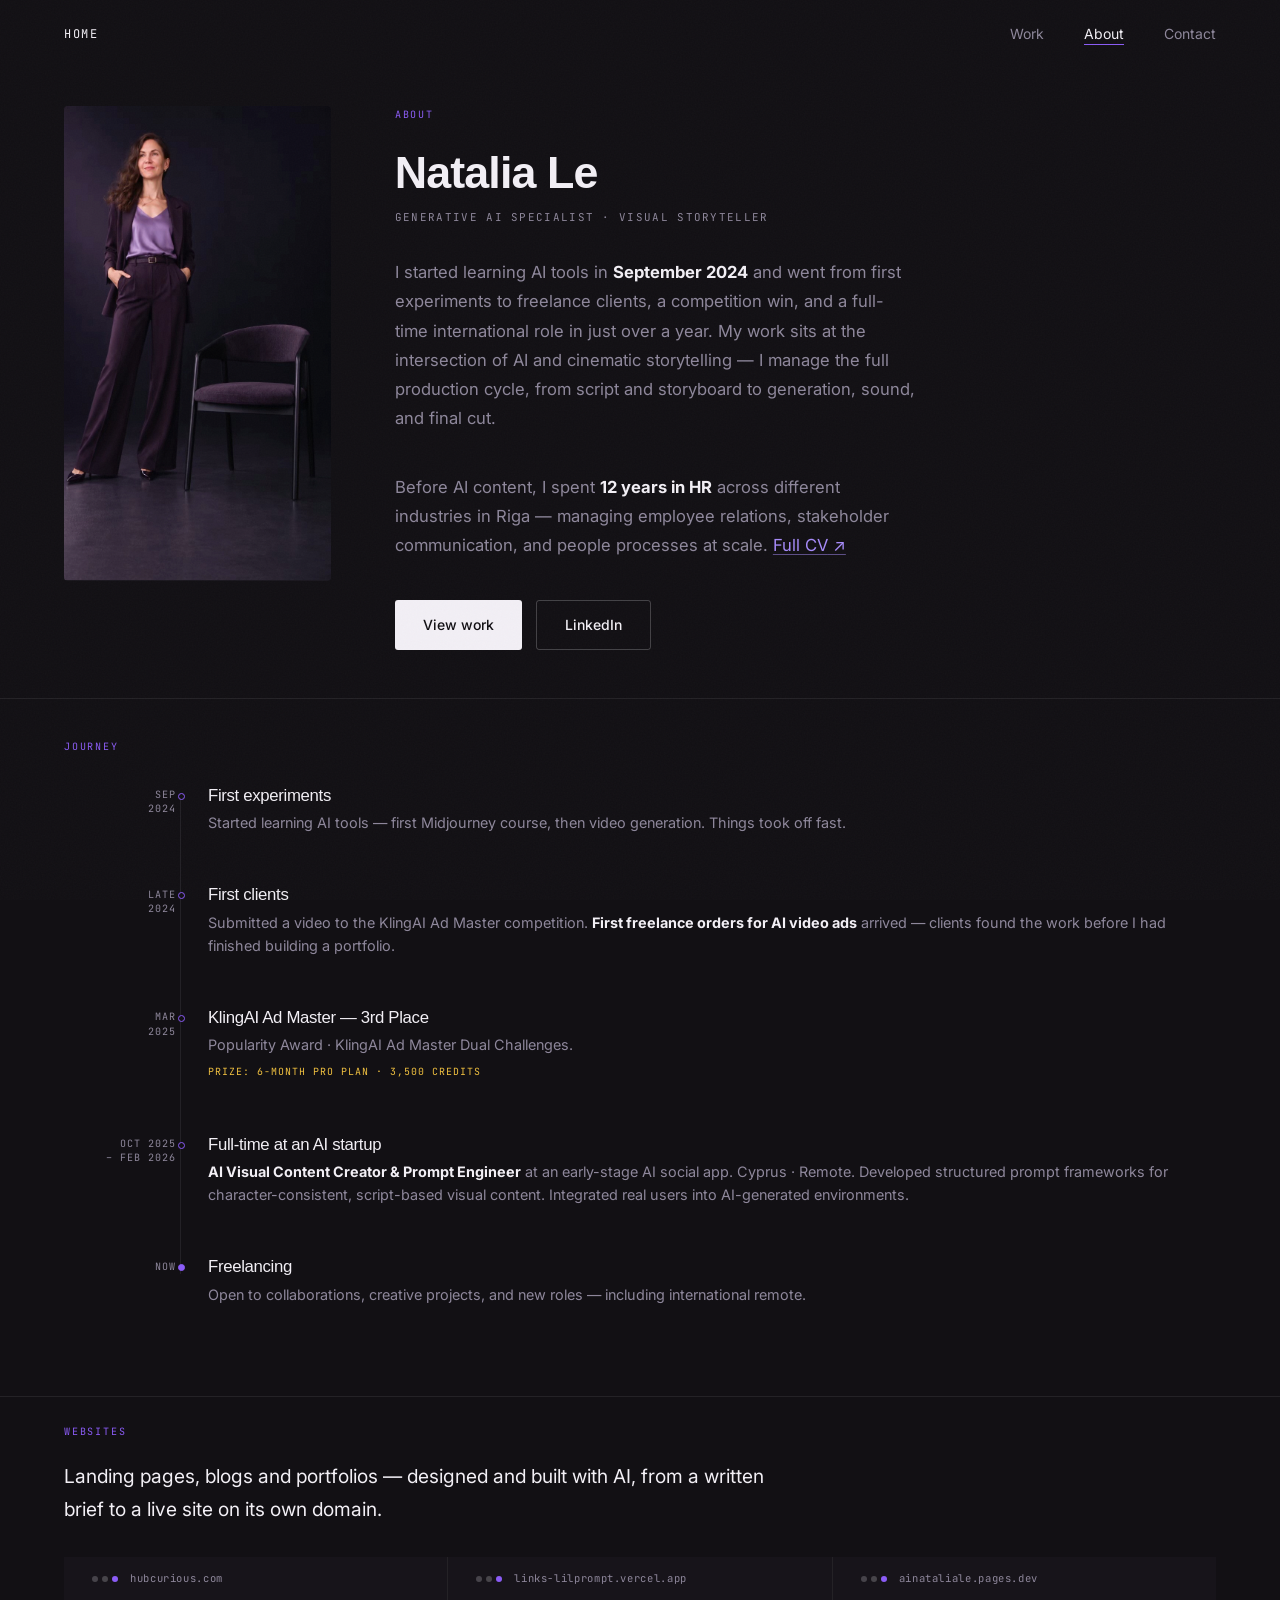
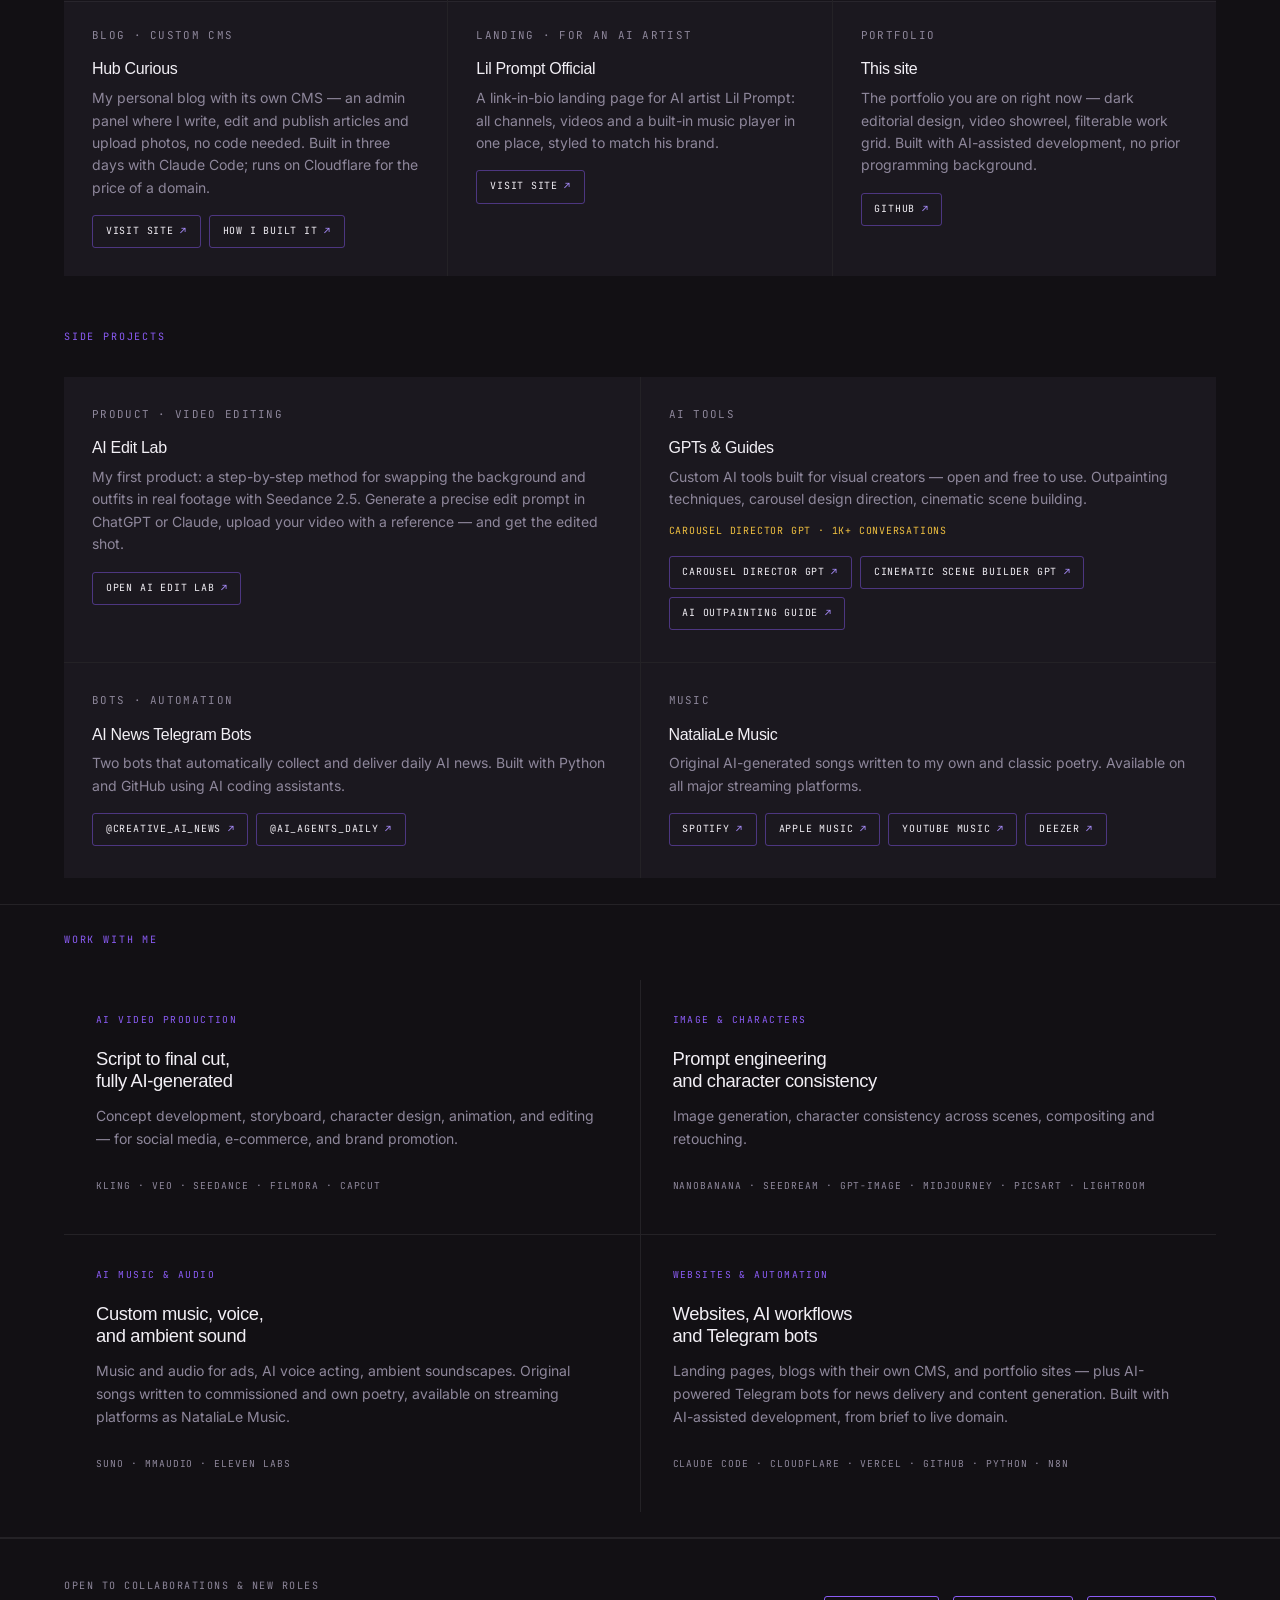
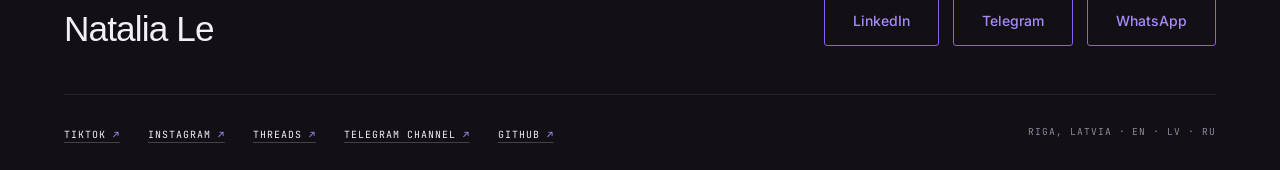
==== commit 4f10a99d: "About: seamless video loop instead of photo, Work with me moved down - 9:16 looped video (H.264, 720" ====
--- a/about.html
+++ b/about.html
@@ -31,18 +31,23 @@
       padding-right: var(--pad-x);
     }
 
+    /* 9:16 frame matches the looped video exactly — nothing is stretched or cropped */
     .about-portrait {
-      aspect-ratio: 4 / 5;
+      aspect-ratio: 9 / 16;
       overflow: hidden;
       border-radius: 4px;
       background: var(--bg-raised);
-      /* When you have a custom photo, replace Pic.jpg with it */
-    }
-    .about-portrait img {
+    }
+    .about-portrait video {
       width: 100%; height: 100%;
       object-fit: cover;
       object-position: center top;
       display: block;
+    }
+
+    /* Global reduced-motion rule hides autoplay videos; here the poster must stay visible */
+    @media (prefers-reduced-motion: reduce) {
+      .about-portrait video { display: block; }
     }
 
     .about-intro-tag { display: block; margin-bottom: 1.5rem; }
@@ -284,7 +289,7 @@
     /* ── Responsive ───────────────────────────────────── */
     @media (max-width: 900px) {
       .about-hero { grid-template-columns: 1fr; }
-      .about-portrait { max-width: 320px; }
+      .about-portrait { max-width: 260px; }
       .side-grid { grid-template-columns: 1fr; }
       .sites-grid { grid-template-columns: 1fr; }
     }
@@ -292,6 +297,7 @@
       .services-grid { grid-template-columns: 1fr; }
     }
     @media (max-width: 640px) {
+      .about-portrait { max-width: 220px; }
       .timeline-wrap { padding-left: 7rem; }
       .timeline-wrap::before { left: 5.5rem; }
       .tl-date { left: -7rem; width: 5.5rem; font-size: 0.58rem; }
@@ -315,11 +321,12 @@
 <!-- ═══ About Hero ═══════════════════════════════════════════ -->
 <section class="about-hero" aria-label="Introduction">
   <div class="about-portrait reveal">
-    <!--
-      Photo: copy Pic.jpg from your old repo into this repo.
-      For best results, use a portrait-orientation crop (4:5 ratio).
-    -->
-    <img src="Pic.jpg" alt="Natalia Le" loading="eager">
+    <!-- Seamless 9:16 loop. Poster = first frame, shown instantly while the video loads.
+         muted + playsinline are required for autoplay on iPhone. -->
+    <video id="about-loop" autoplay muted loop playsinline preload="metadata"
+           poster="about-poster.jpg" aria-label="Natalia Le">
+      <source src="about.mp4" type="video/mp4">
+    </video>
   </div>
   <div class="reveal" style="--d:.1s">
     <span class="section-tag about-intro-tag">About</span>
@@ -393,49 +400,6 @@
 
 <hr class="rule">
 
-<!-- ═══ What I Do ═══════════════════════════════════════════ -->
-<div class="section section-sm">
-  <span class="section-tag reveal">What I do</span>
-
-  <div class="services-grid">
-
-    <div class="svc-card reveal">
-      <span class="svc-number">AI Video Production</span>
-      <h3 class="svc-title">Script to final cut,<br>fully AI-generated</h3>
-      <p class="svc-desc">Concept development, storyboard, character design,
-      animation, and editing — for social media, e-commerce, and brand promotion.</p>
-      <span class="svc-tools">Kling · Veo · Seedance · Filmora · CapCut</span>
-    </div>
-
-    <div class="svc-card reveal" style="--d:.08s">
-      <span class="svc-number">Image &amp; Characters</span>
-      <h3 class="svc-title">Prompt engineering<br>and character consistency</h3>
-      <p class="svc-desc">Image generation, character consistency
-      across scenes, compositing and retouching.</p>
-      <span class="svc-tools">NanoBanana · Seedream · GPT-Image · MidJourney · PicsArt · Lightroom</span>
-    </div>
-
-    <div class="svc-card reveal" style="--d:.05s">
-      <span class="svc-number">AI Music &amp; Audio</span>
-      <h3 class="svc-title">Custom music, voice,<br>and ambient sound</h3>
-      <p class="svc-desc">Music and audio for ads, AI voice acting, ambient soundscapes.
-      Original songs written to commissioned and own poetry, available on streaming platforms
-      as NataliaLe Music.</p>
-      <span class="svc-tools">Suno · MMAudio · Eleven Labs</span>
-    </div>
-
-    <div class="svc-card reveal" style="--d:.13s">
-      <span class="svc-number">Websites &amp; Automation</span>
-      <h3 class="svc-title">Websites, AI workflows<br>and Telegram bots</h3>
-      <p class="svc-desc">Landing pages, blogs with their own CMS, and portfolio sites — plus
-      AI-powered Telegram bots for news delivery and content generation.
-      Built with AI-assisted development, from brief to live domain.</p>
-      <span class="svc-tools">Claude Code · Cloudflare · Vercel · GitHub · Python · n8n</span>
-    </div>
-
-  </div>
-</div>
-
 <!-- ═══ Websites ═════════════════════════════════════════════ -->
 <div class="section section-sm" id="websites">
   <span class="section-tag reveal">Websites</span>
@@ -547,6 +511,51 @@
 
 <hr class="rule">
 
+<!-- ═══ What I Do ═══════════════════════════════════════════ -->
+<div class="section section-sm">
+  <span class="section-tag reveal">Work with me</span>
+
+  <div class="services-grid">
+
+    <div class="svc-card reveal">
+      <span class="svc-number">AI Video Production</span>
+      <h3 class="svc-title">Script to final cut,<br>fully AI-generated</h3>
+      <p class="svc-desc">Concept development, storyboard, character design,
+      animation, and editing — for social media, e-commerce, and brand promotion.</p>
+      <span class="svc-tools">Kling · Veo · Seedance · Filmora · CapCut</span>
+    </div>
+
+    <div class="svc-card reveal" style="--d:.08s">
+      <span class="svc-number">Image &amp; Characters</span>
+      <h3 class="svc-title">Prompt engineering<br>and character consistency</h3>
+      <p class="svc-desc">Image generation, character consistency
+      across scenes, compositing and retouching.</p>
+      <span class="svc-tools">NanoBanana · Seedream · GPT-Image · MidJourney · PicsArt · Lightroom</span>
+    </div>
+
+    <div class="svc-card reveal" style="--d:.05s">
+      <span class="svc-number">AI Music &amp; Audio</span>
+      <h3 class="svc-title">Custom music, voice,<br>and ambient sound</h3>
+      <p class="svc-desc">Music and audio for ads, AI voice acting, ambient soundscapes.
+      Original songs written to commissioned and own poetry, available on streaming platforms
+      as NataliaLe Music.</p>
+      <span class="svc-tools">Suno · MMAudio · Eleven Labs</span>
+    </div>
+
+    <div class="svc-card reveal" style="--d:.13s">
+      <span class="svc-number">Websites &amp; Automation</span>
+      <h3 class="svc-title">Websites, AI workflows<br>and Telegram bots</h3>
+      <p class="svc-desc">Landing pages, blogs with their own CMS, and portfolio sites — plus
+      AI-powered Telegram bots for news delivery and content generation.
+      Built with AI-assisted development, from brief to live domain.</p>
+      <span class="svc-tools">Claude Code · Cloudflare · Vercel · GitHub · Python · n8n</span>
+    </div>
+
+  </div>
+</div>
+
+<hr class="rule">
+
 <!-- ═══ Footer ═══════════════════════════════════════════════ -->
 <footer class="footer" id="contact">
   <div class="footer-top">
@@ -586,6 +595,16 @@
     });
   }, { threshold: 0.06 });
   document.querySelectorAll('.reveal').forEach(el => io.observe(el));
+
+  // About loop: play only while on screen — saves battery and data
+  const loop = document.getElementById('about-loop');
+  if (matchMedia('(prefers-reduced-motion: reduce)').matches) {
+    loop.removeAttribute('autoplay');
+    loop.pause();   // poster stays as a still photo
+  } else new IntersectionObserver(([e]) => {
+    if (e.isIntersecting) loop.play().catch(() => {});
+    else loop.pause();
+  }, { threshold: 0.25 }).observe(loop);
 </script>
 </body>
 </html>
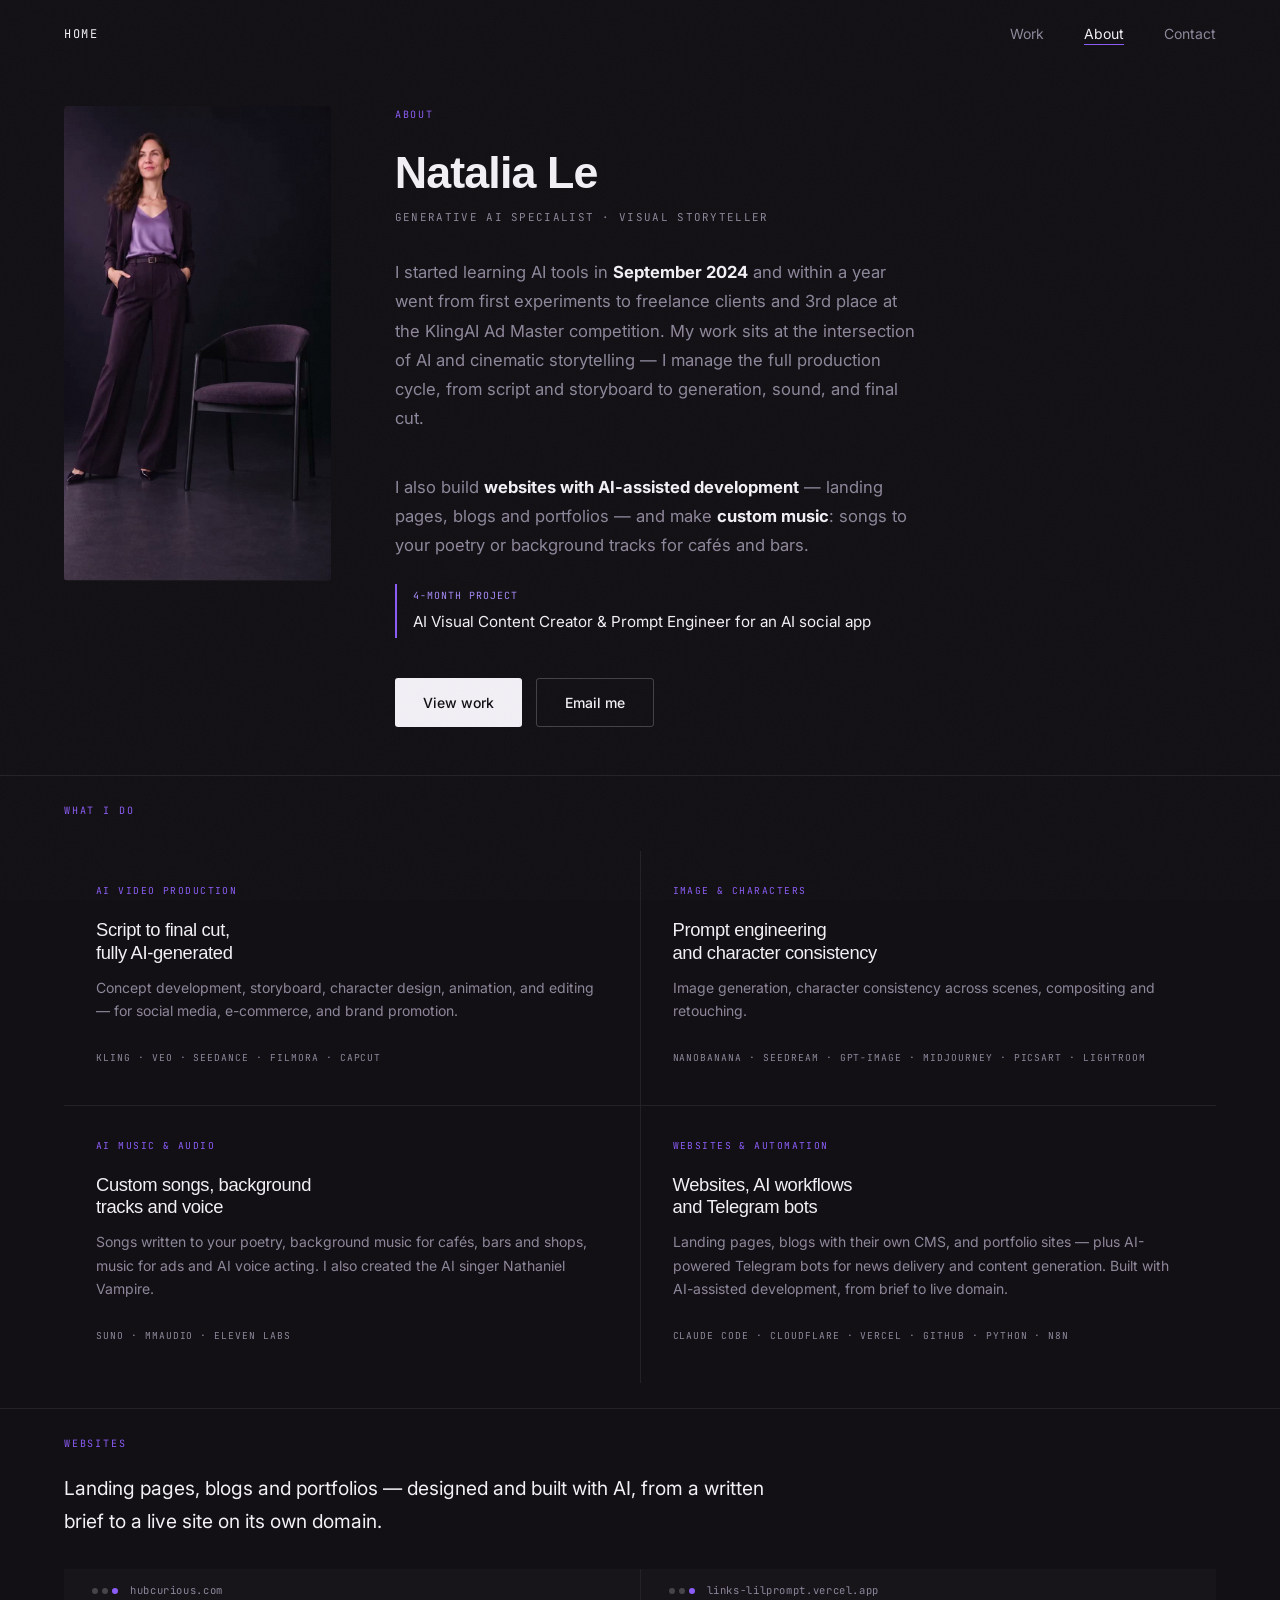
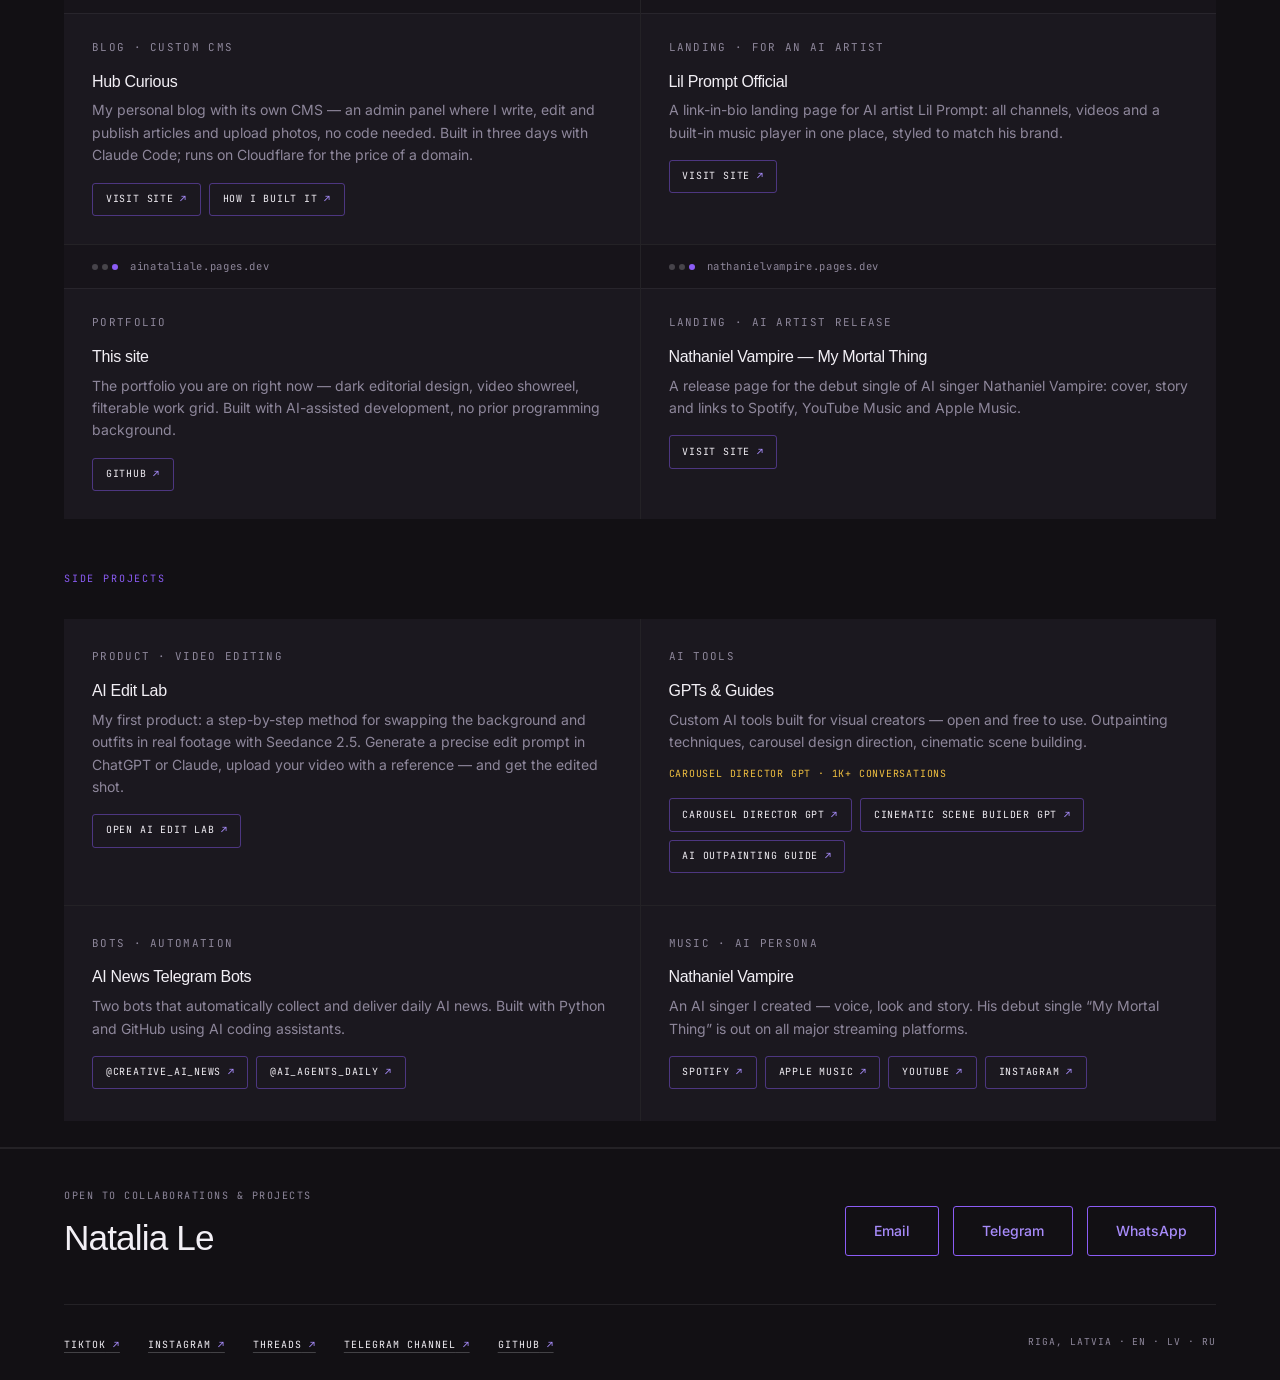
==== commit aa21828a: "Add the Nathaniel Vampire opera video and refocus About on AI work The portfolio is now purely about" ====
--- a/about.html
+++ b/about.html
@@ -4,10 +4,10 @@
   <meta charset="UTF-8">
   <meta name="viewport" content="width=device-width, initial-scale=1.0">
   <title>About — Natalia Le · AI Content Creator</title>
-  <meta name="description" content="About Natalia Le — Generative AI Specialist &amp; Visual Storyteller based in Riga. From HR to full-time AI creator in one year.">
+  <meta name="description" content="About Natalia Le — Generative AI Specialist &amp; Visual Storyteller based in Riga. AI video, custom music and AI-assisted websites.">
 
   <meta property="og:title"       content="About — Natalia Le · AI Content Creator">
-  <meta property="og:description" content="Generative AI Specialist and Visual Storyteller. From self-taught experiments to international full-time role in 14 months.">
+  <meta property="og:description" content="Generative AI Specialist and Visual Storyteller. AI video from script to final cut, custom music and AI-assisted websites.">
   <meta property="og:image"       content="https://img.youtube.com/vi/qfWMkP8nfNg/maxresdefault.jpg">
   <meta property="og:url"         content="https://ainataliale.pages.dev/about.html">
   <meta property="og:type"        content="website">
@@ -74,77 +74,23 @@
     }
     .about-bio strong { color: var(--text); }
 
-    /* ── Journey timeline ─────────────────────────────── */
-    .timeline-wrap {
-      position: relative;
-      padding-left: 9rem;
-    }
-    .timeline-wrap::before {
-      content: '';
-      position: absolute;
-      left: 7.25rem;
-      top: 0.5rem;
-      bottom: 2rem;
-      width: 1px;
-      background: var(--divider);
-    }
-
-    .tl-item {
-      position: relative;
-      margin-bottom: 3.25rem;
-    }
-
-    /* dot on the timeline */
-    .tl-item::before {
-      content: '';
-      position: absolute;
-      left: -1.85rem;
-      top: 0.38rem;
-      width: 7px; height: 7px;
-      border-radius: 50%;
-      background: var(--bg);
-      border: 1.5px solid var(--accent);
-    }
-
-    /* last item: filled dot = "now" */
-    .tl-item.is-now::before {
-      background: var(--accent);
-    }
-
-    .tl-date {
-      position: absolute;
-      left: -9rem;
-      top: 0.1rem;
-      width: 7rem;
-      text-align: right;
-      font-family: var(--f-mono);
-      font-size: 0.63rem;
-      letter-spacing: 0.1em;
-      text-transform: uppercase;
-      color: var(--text-dim);
-      line-height: 1.4;
-    }
-
-    .tl-title {
-      font-size: 1.05rem;
-      font-weight: 500;
-      margin-bottom: 0.4rem;
-    }
-    .tl-desc {
-      font-size: 0.9rem;
-      color: var(--text-dim);
-      line-height: 1.6;
-    }
-    .tl-desc strong { color: var(--text); }
-    .tl-prize {
-      display: inline-block;
-      margin-top: 0.5rem;
+    /* Highlighted experience line under the bio */
+    .about-exp {
+      border-left: 2px solid var(--accent);
+      padding: 0.25rem 0 0.25rem 1rem;
+      max-width: 52ch;
+      margin: -1rem 0 2.5rem;
+    }
+    .about-exp-tag {
+      display: block;
       font-family: var(--f-mono);
       font-size: 0.62rem;
       letter-spacing: 0.1em;
       text-transform: uppercase;
-      color: var(--gold);
-    }
+      color: var(--accent-lt);
+      margin-bottom: 0.35rem;
+    }
+    .about-exp p { font-size: 0.95rem; color: var(--text); line-height: 1.5; }
 
     /* ── What I Do grid ───────────────────────────────── */
     .services-grid {
@@ -252,7 +198,7 @@
     }
     .sites-grid {
       display: grid;
-      grid-template-columns: repeat(3, 1fr);
+      grid-template-columns: repeat(2, 1fr);
       gap: 1px;
       background: var(--divider);
     }
@@ -298,10 +244,6 @@
     }
     @media (max-width: 640px) {
       .about-portrait { max-width: 220px; }
-      .timeline-wrap { padding-left: 7rem; }
-      .timeline-wrap::before { left: 5.5rem; }
-      .tl-date { left: -7rem; width: 5.5rem; font-size: 0.58rem; }
-      .tl-item::before { left: -1.6rem; }
       .exp-header { flex-direction: column; gap: 0.4rem; }
     }
   </style>
@@ -333,66 +275,66 @@
     <h1 style="margin-bottom:0.75rem;">Natalia Le</h1>
     <span class="about-intro-role">Generative AI Specialist · Visual Storyteller</span>
     <p class="about-bio">
-      I started learning AI tools in <strong>September 2024</strong> and went from first experiments
-      to freelance clients, a competition win, and a full-time international role in just over a year.
+      I started learning AI tools in <strong>September 2024</strong> and within a year went from first
+      experiments to freelance clients and 3rd place at the KlingAI Ad Master competition.
       My work sits at the intersection of AI and cinematic storytelling — I manage the full production
       cycle, from script and storyboard to generation, sound, and final cut.
     </p>
     <p class="about-bio">
-      Before AI content, I spent <strong>12 years in HR</strong> across different industries in Riga —
-      managing employee relations, stakeholder communication, and people processes at scale.
-      <a href="https://cv-nataliale.vercel.app/" target="_blank" rel="noopener" class="text-link">Full CV</a>
+      I also build <strong>websites with AI-assisted development</strong> — landing pages, blogs and
+      portfolios — and make <strong>custom music</strong>: songs to your poetry or background tracks
+      for cafés and bars.
     </p>
+    <div class="about-exp">
+      <span class="about-exp-tag">4-month project</span>
+      <p>AI Visual Content Creator &amp; Prompt Engineer for an AI social app</p>
+    </div>
     <div style="display:flex;gap:.875rem;flex-wrap:wrap;margin-top:.5rem;">
       <a href="work.html" class="btn btn-primary">View work</a>
-      <a href="https://www.linkedin.com/in/natalja-levaskovica" class="btn btn-ghost" target="_blank" rel="noopener">LinkedIn</a>
+      <a href="mailto:nataliale.vivid@gmail.com" class="btn btn-ghost">Email me</a>
     </div>
   </div>
 </section>
 
 <hr class="rule">
 
-<!-- ═══ Journey ═════════════════════════════════════════════ -->
-<div class="section">
-  <span class="section-tag reveal">Journey</span>
-
-  <div class="timeline-wrap">
-
-    <div class="tl-item reveal" style="--d:.05s">
-      <span class="tl-date">Sep<br>2024</span>
-      <h3 class="tl-title">First experiments</h3>
-      <p class="tl-desc">Started learning AI tools — first Midjourney course, then video generation.
-      Things took off fast.</p>
-    </div>
-
-    <div class="tl-item reveal" style="--d:.1s">
-      <span class="tl-date">Late<br>2024</span>
-      <h3 class="tl-title">First clients</h3>
-      <p class="tl-desc">Submitted a video to the KlingAI Ad Master competition.
-      <strong>First freelance orders for AI video ads</strong> arrived — clients found the work before I
-      had finished building a portfolio.</p>
-    </div>
-
-    <div class="tl-item reveal" style="--d:.15s">
-      <span class="tl-date">Mar<br>2025</span>
-      <h3 class="tl-title">KlingAI Ad Master — 3rd Place</h3>
-      <p class="tl-desc">Popularity Award · KlingAI Ad Master Dual Challenges.</p>
-      <span class="tl-prize">Prize: 6-month Pro Plan · 3,500 credits</span>
-    </div>
-
-    <div class="tl-item reveal" style="--d:.2s">
-      <span class="tl-date">Oct 2025<br>– Feb 2026</span>
-      <h3 class="tl-title">Full-time at an AI startup</h3>
-      <p class="tl-desc"><strong>AI Visual Content Creator &amp; Prompt Engineer</strong> at an early-stage
-      AI social app. Cyprus · Remote. Developed structured prompt frameworks for character-consistent,
-      script-based visual content. Integrated real users into AI-generated environments.</p>
-    </div>
-
-    <div class="tl-item is-now reveal" style="--d:.25s">
-      <span class="tl-date">Now</span>
-      <h3 class="tl-title">Freelancing</h3>
-      <p class="tl-desc">Open to collaborations, creative projects, and new roles — including
-      international remote.</p>
+<!-- ═══ What I Do ═══════════════════════════════════════════ -->
+<div class="section section-sm">
+  <span class="section-tag reveal">What I do</span>
+
+  <div class="services-grid">
+
+    <div class="svc-card reveal">
+      <span class="svc-number">AI Video Production</span>
+      <h3 class="svc-title">Script to final cut,<br>fully AI-generated</h3>
+      <p class="svc-desc">Concept development, storyboard, character design,
+      animation, and editing — for social media, e-commerce, and brand promotion.</p>
+      <span class="svc-tools">Kling · Veo · Seedance · Filmora · CapCut</span>
+    </div>
+
+    <div class="svc-card reveal" style="--d:.08s">
+      <span class="svc-number">Image &amp; Characters</span>
+      <h3 class="svc-title">Prompt engineering<br>and character consistency</h3>
+      <p class="svc-desc">Image generation, character consistency
+      across scenes, compositing and retouching.</p>
+      <span class="svc-tools">NanoBanana · Seedream · GPT-Image · MidJourney · PicsArt · Lightroom</span>
+    </div>
+
+    <div class="svc-card reveal" style="--d:.05s">
+      <span class="svc-number">AI Music &amp; Audio</span>
+      <h3 class="svc-title">Custom songs, background<br>tracks and voice</h3>
+      <p class="svc-desc">Songs written to your poetry, background music for cafés, bars and shops,
+      music for ads and AI voice acting. I also created the AI singer Nathaniel Vampire.</p>
+      <span class="svc-tools">Suno · MMAudio · Eleven Labs</span>
+    </div>
+
+    <div class="svc-card reveal" style="--d:.13s">
+      <span class="svc-number">Websites &amp; Automation</span>
+      <h3 class="svc-title">Websites, AI workflows<br>and Telegram bots</h3>
+      <p class="svc-desc">Landing pages, blogs with their own CMS, and portfolio sites — plus
+      AI-powered Telegram bots for news delivery and content generation.
+      Built with AI-assisted development, from brief to live domain.</p>
+      <span class="svc-tools">Claude Code · Cloudflare · Vercel · GitHub · Python · n8n</span>
     </div>
 
   </div>
@@ -450,6 +392,19 @@
       </div>
     </article>
 
+    <article class="site-card reveal" style="--d:.08s">
+      <a class="site-bar" href="https://nathanielvampire.pages.dev/" target="_blank" rel="noopener">nathanielvampire.pages.dev</a>
+      <div class="site-body">
+        <span class="side-tag mono">Landing · AI Artist Release</span>
+        <h3 class="side-title">Nathaniel Vampire — My Mortal Thing</h3>
+        <p class="side-desc">A release page for the debut single of AI singer Nathaniel Vampire:
+        cover, story and links to Spotify, YouTube Music and Apple Music.</p>
+        <div class="side-links">
+          <a href="https://nathanielvampire.pages.dev/" target="_blank" rel="noopener">Visit site</a>
+        </div>
+      </div>
+    </article>
+
   </div>
 </div>
 
@@ -494,61 +449,16 @@
     </div>
 
     <div class="side-card reveal" style="--d:.08s">
-      <span class="side-tag mono">Music</span>
-      <h3 class="side-title">NataliaLe Music</h3>
-      <p class="side-desc">Original AI-generated songs written to my own and classic poetry.
-      Available on all major streaming platforms.</p>
+      <span class="side-tag mono">Music · AI Persona</span>
+      <h3 class="side-title">Nathaniel Vampire</h3>
+      <p class="side-desc">An AI singer I created — voice, look and story. His debut single
+      “My Mortal Thing” is out on all major streaming platforms.</p>
       <div class="side-links">
-        <a href="https://open.spotify.com/artist/4wDR1uVgBKSpSTrGkr31xF" target="_blank" rel="noopener">Spotify</a>
-        <a href="https://music.apple.com/us/artist/nataliale-music/1783613250" target="_blank" rel="noopener">Apple Music</a>
-        <a href="https://music.youtube.com/channel/UCZmtOYNYEEgHf-r50_uf6DQ" target="_blank" rel="noopener">YouTube Music</a>
-        <a href="https://www.deezer.com/en/artist/293099981" target="_blank" rel="noopener">Deezer</a>
-      </div>
-    </div>
-
-  </div>
-</div>
-
-<hr class="rule">
-
-<!-- ═══ What I Do ═══════════════════════════════════════════ -->
-<div class="section section-sm">
-  <span class="section-tag reveal">Work with me</span>
-
-  <div class="services-grid">
-
-    <div class="svc-card reveal">
-      <span class="svc-number">AI Video Production</span>
-      <h3 class="svc-title">Script to final cut,<br>fully AI-generated</h3>
-      <p class="svc-desc">Concept development, storyboard, character design,
-      animation, and editing — for social media, e-commerce, and brand promotion.</p>
-      <span class="svc-tools">Kling · Veo · Seedance · Filmora · CapCut</span>
-    </div>
-
-    <div class="svc-card reveal" style="--d:.08s">
-      <span class="svc-number">Image &amp; Characters</span>
-      <h3 class="svc-title">Prompt engineering<br>and character consistency</h3>
-      <p class="svc-desc">Image generation, character consistency
-      across scenes, compositing and retouching.</p>
-      <span class="svc-tools">NanoBanana · Seedream · GPT-Image · MidJourney · PicsArt · Lightroom</span>
-    </div>
-
-    <div class="svc-card reveal" style="--d:.05s">
-      <span class="svc-number">AI Music &amp; Audio</span>
-      <h3 class="svc-title">Custom music, voice,<br>and ambient sound</h3>
-      <p class="svc-desc">Music and audio for ads, AI voice acting, ambient soundscapes.
-      Original songs written to commissioned and own poetry, available on streaming platforms
-      as NataliaLe Music.</p>
-      <span class="svc-tools">Suno · MMAudio · Eleven Labs</span>
-    </div>
-
-    <div class="svc-card reveal" style="--d:.13s">
-      <span class="svc-number">Websites &amp; Automation</span>
-      <h3 class="svc-title">Websites, AI workflows<br>and Telegram bots</h3>
-      <p class="svc-desc">Landing pages, blogs with their own CMS, and portfolio sites — plus
-      AI-powered Telegram bots for news delivery and content generation.
-      Built with AI-assisted development, from brief to live domain.</p>
-      <span class="svc-tools">Claude Code · Cloudflare · Vercel · GitHub · Python · n8n</span>
+        <a href="https://open.spotify.com/album/6uLqnvI6s8yTIwKGgxNWf9" target="_blank" rel="noopener">Spotify</a>
+        <a href="https://music.apple.com/us/song/my-mortal-thing/6828099036" target="_blank" rel="noopener">Apple Music</a>
+        <a href="https://youtu.be/SqiCt7j61vA" target="_blank" rel="noopener">YouTube</a>
+        <a href="https://www.instagram.com/nathaniel.vampire" target="_blank" rel="noopener">Instagram</a>
+      </div>
     </div>
 
   </div>
@@ -560,11 +470,11 @@
 <footer class="footer" id="contact">
   <div class="footer-top">
     <div>
-      <span class="footer-tag">Open to collaborations &amp; new roles</span>
+      <span class="footer-tag">Open to collaborations &amp; projects</span>
       <p class="footer-name">Natalia Le</p>
     </div>
     <div class="footer-btns">
-      <a href="https://www.linkedin.com/in/natalja-levaskovica" class="btn btn-accent" target="_blank" rel="noopener">LinkedIn</a>
+      <a href="mailto:nataliale.vivid@gmail.com" class="btn btn-accent">Email</a>
       <a href="https://t.me/NataliLe" class="btn btn-accent" target="_blank" rel="noopener">Telegram</a>
       <a href="https://wa.me/37126106616" class="btn btn-accent" target="_blank" rel="noopener">WhatsApp</a>
     </div>
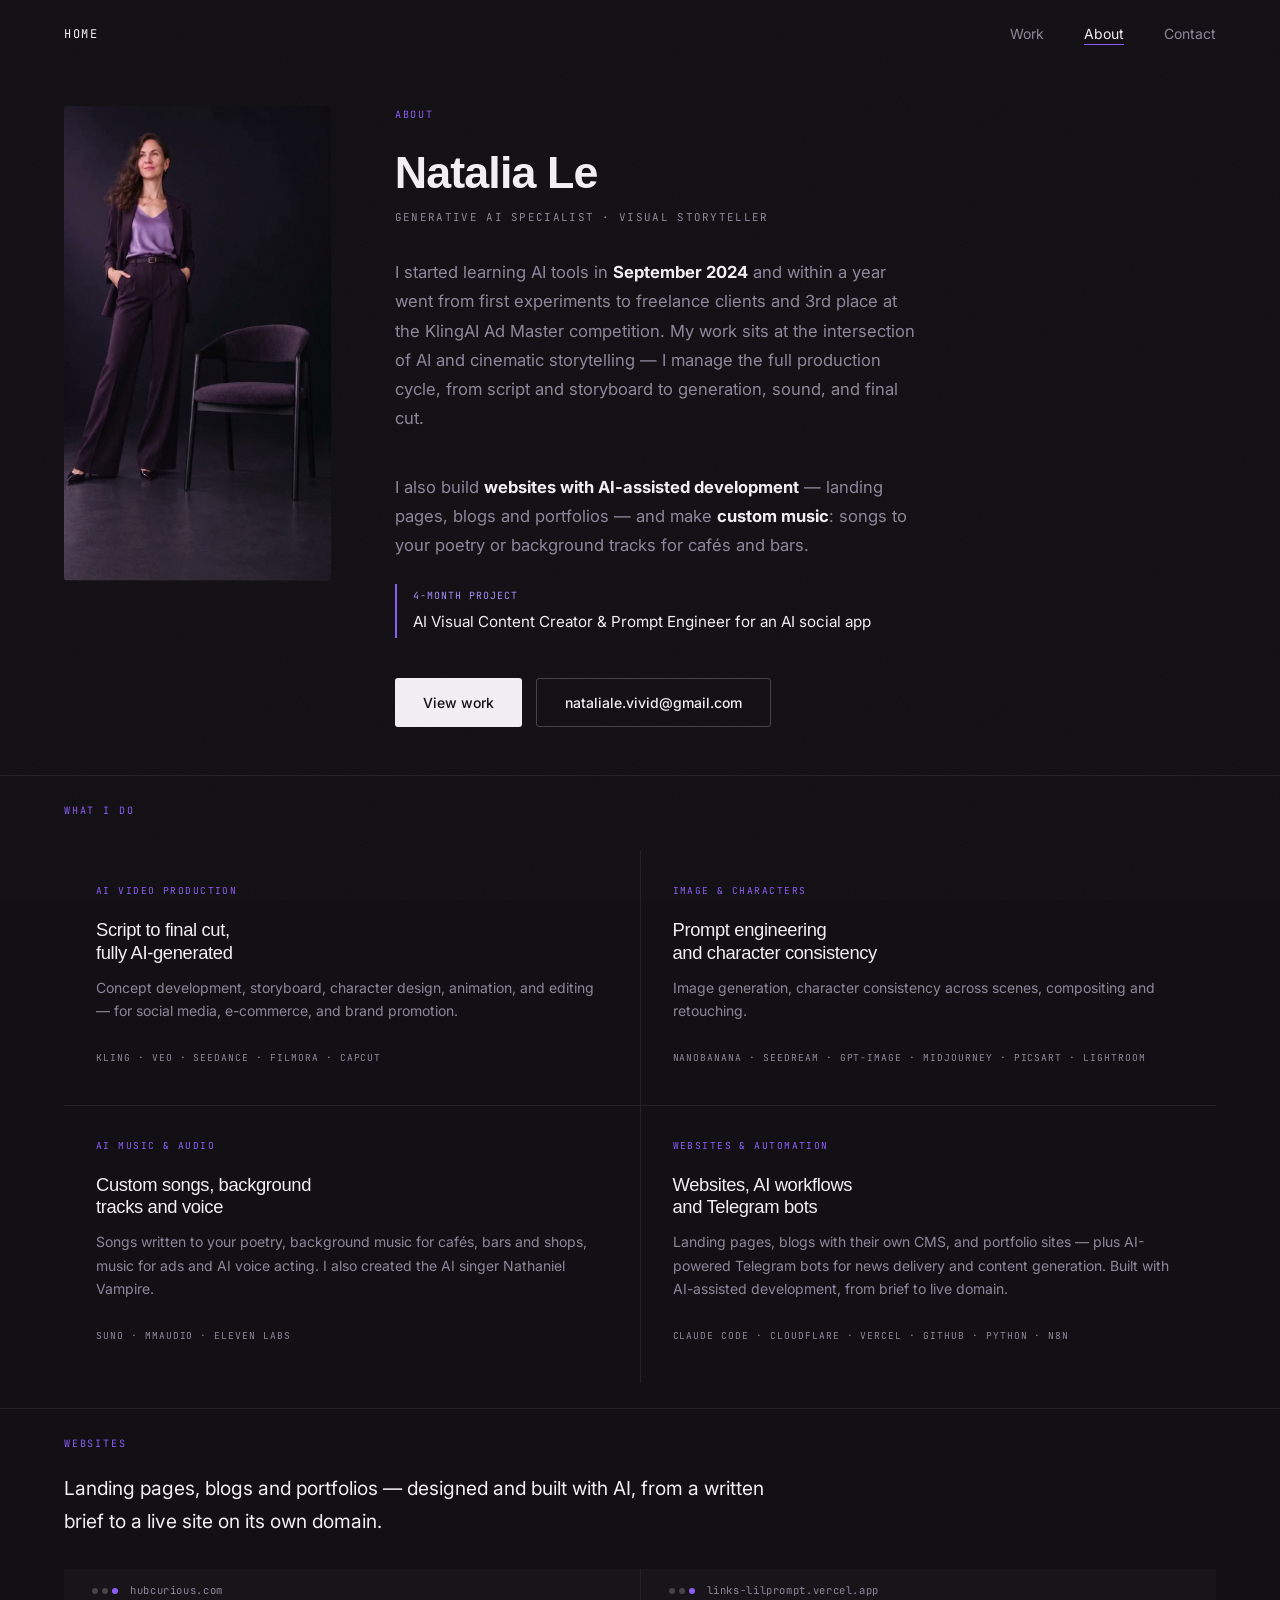
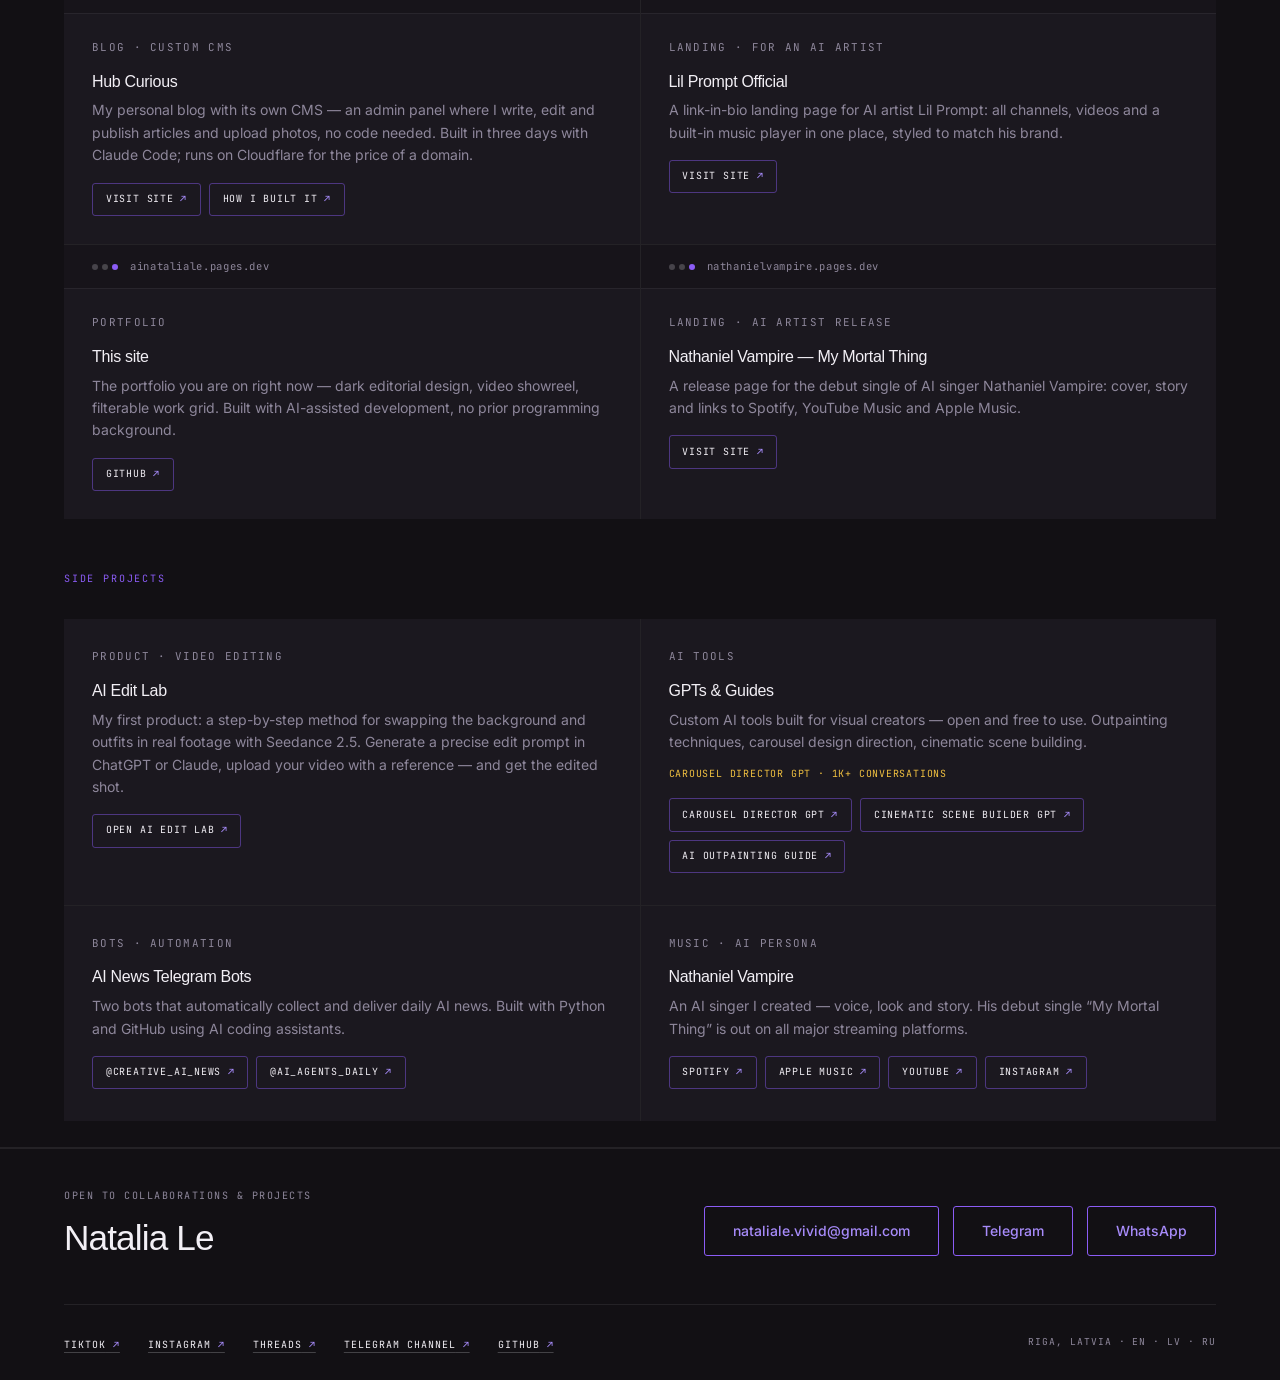
==== commit e903d0e6: "Show the email address and copy it on click A bare mailto button did nothing for visitors without a " ====
--- a/about.html
+++ b/about.html
@@ -8,7 +8,10 @@
 
   <meta property="og:title"       content="About — Natalia Le · AI Content Creator">
   <meta property="og:description" content="Generative AI Specialist and Visual Storyteller. AI video from script to final cut, custom music and AI-assisted websites.">
-  <meta property="og:image"       content="https://img.youtube.com/vi/qfWMkP8nfNg/maxresdefault.jpg">
+  <meta property="og:image"       content="https://ainataliale.pages.dev/og-about.png">
+  <meta property="og:image:width"  content="1200">
+  <meta property="og:image:height" content="630">
+  <meta property="og:image:alt"    content="About Natalia Le — Generative AI Specialist and Visual Storyteller, with her projects">
   <meta property="og:url"         content="https://ainataliale.pages.dev/about.html">
   <meta property="og:type"        content="website">
   <meta name="twitter:card"       content="summary_large_image">
@@ -291,7 +294,7 @@
     </div>
     <div style="display:flex;gap:.875rem;flex-wrap:wrap;margin-top:.5rem;">
       <a href="work.html" class="btn btn-primary">View work</a>
-      <a href="mailto:nataliale.vivid@gmail.com" class="btn btn-ghost">Email me</a>
+      <a href="mailto:nataliale.vivid@gmail.com" class="btn btn-ghost" data-copy-email>nataliale.vivid@gmail.com</a>
     </div>
   </div>
 </section>
@@ -474,7 +477,7 @@
       <p class="footer-name">Natalia Le</p>
     </div>
     <div class="footer-btns">
-      <a href="mailto:nataliale.vivid@gmail.com" class="btn btn-accent">Email</a>
+      <a href="mailto:nataliale.vivid@gmail.com" class="btn btn-accent" data-copy-email>nataliale.vivid@gmail.com</a>
       <a href="https://t.me/NataliLe" class="btn btn-accent" target="_blank" rel="noopener">Telegram</a>
       <a href="https://wa.me/37126106616" class="btn btn-accent" target="_blank" rel="noopener">WhatsApp</a>
     </div>
@@ -491,6 +494,7 @@
   </div>
 </footer>
 
+<script src="copy-email.js" defer></script>
 <script>
   // Nav scroll
   const nav = document.getElementById('main-nav');
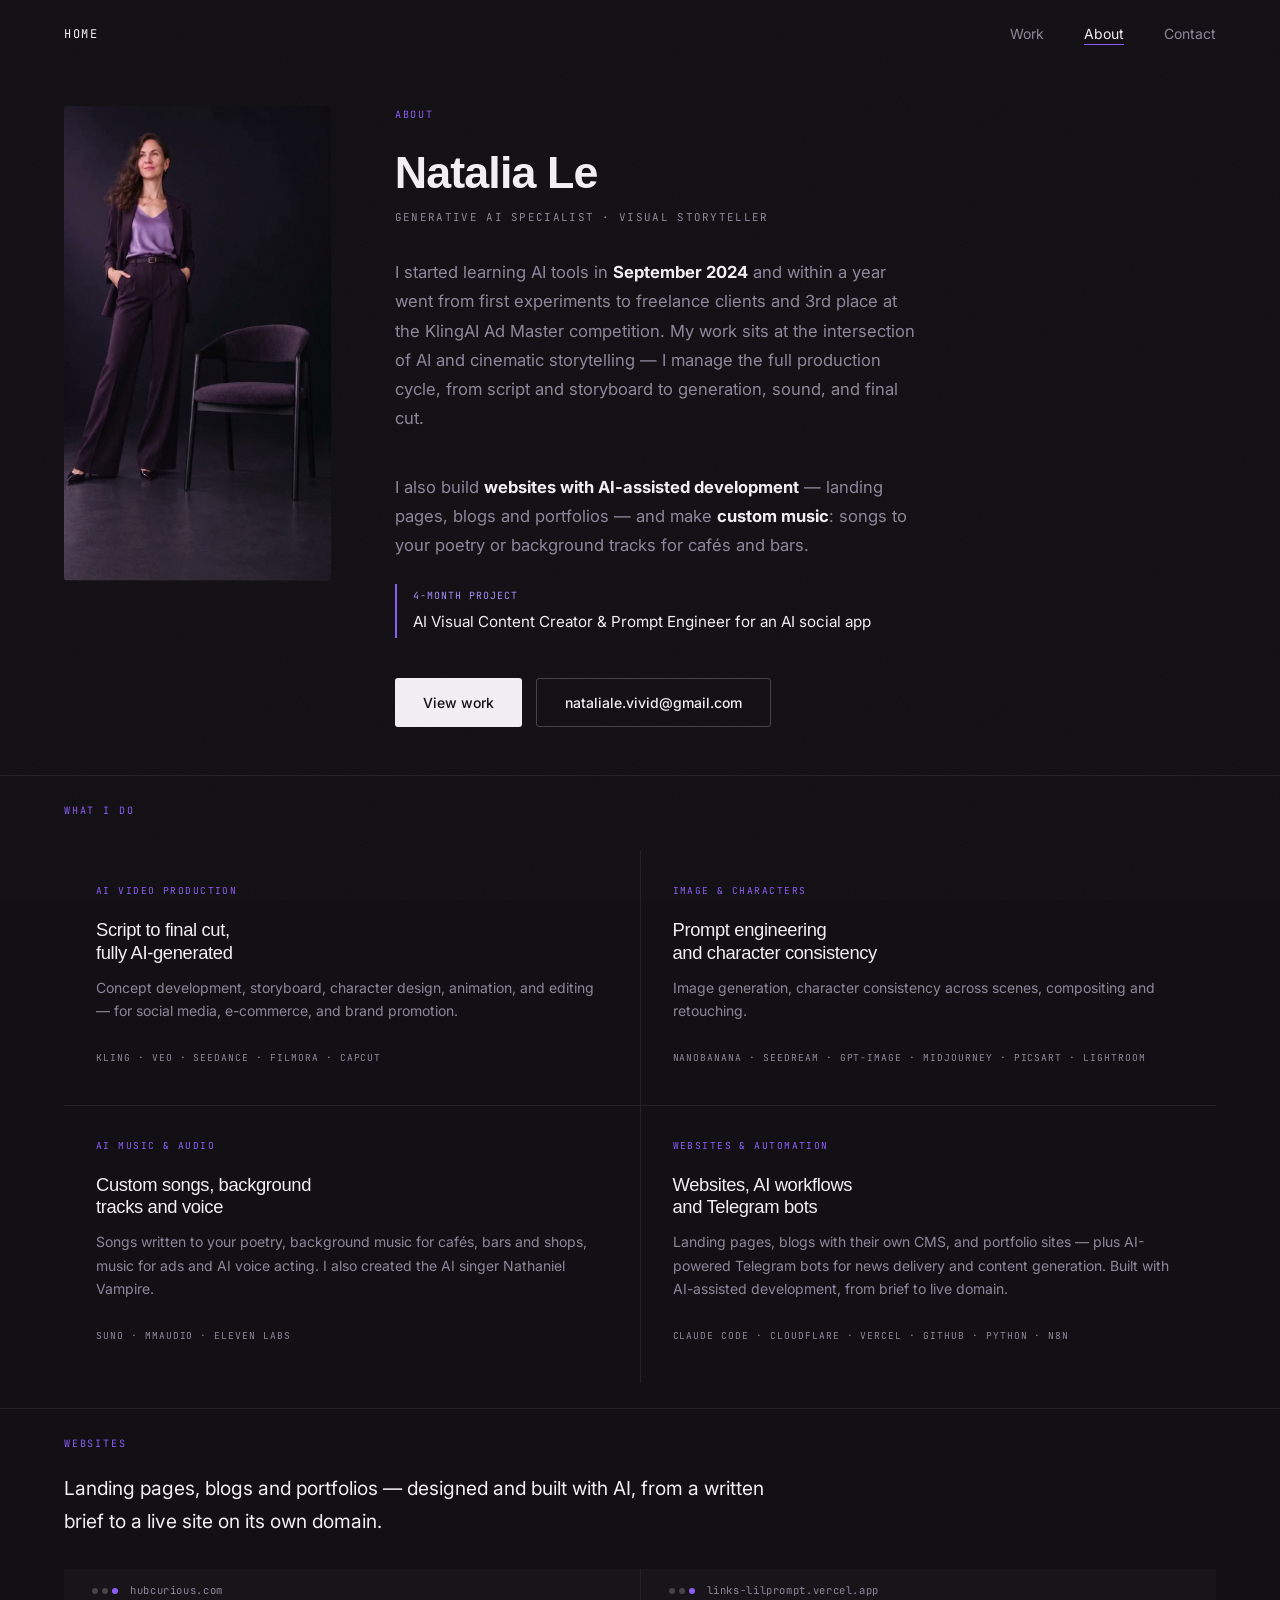
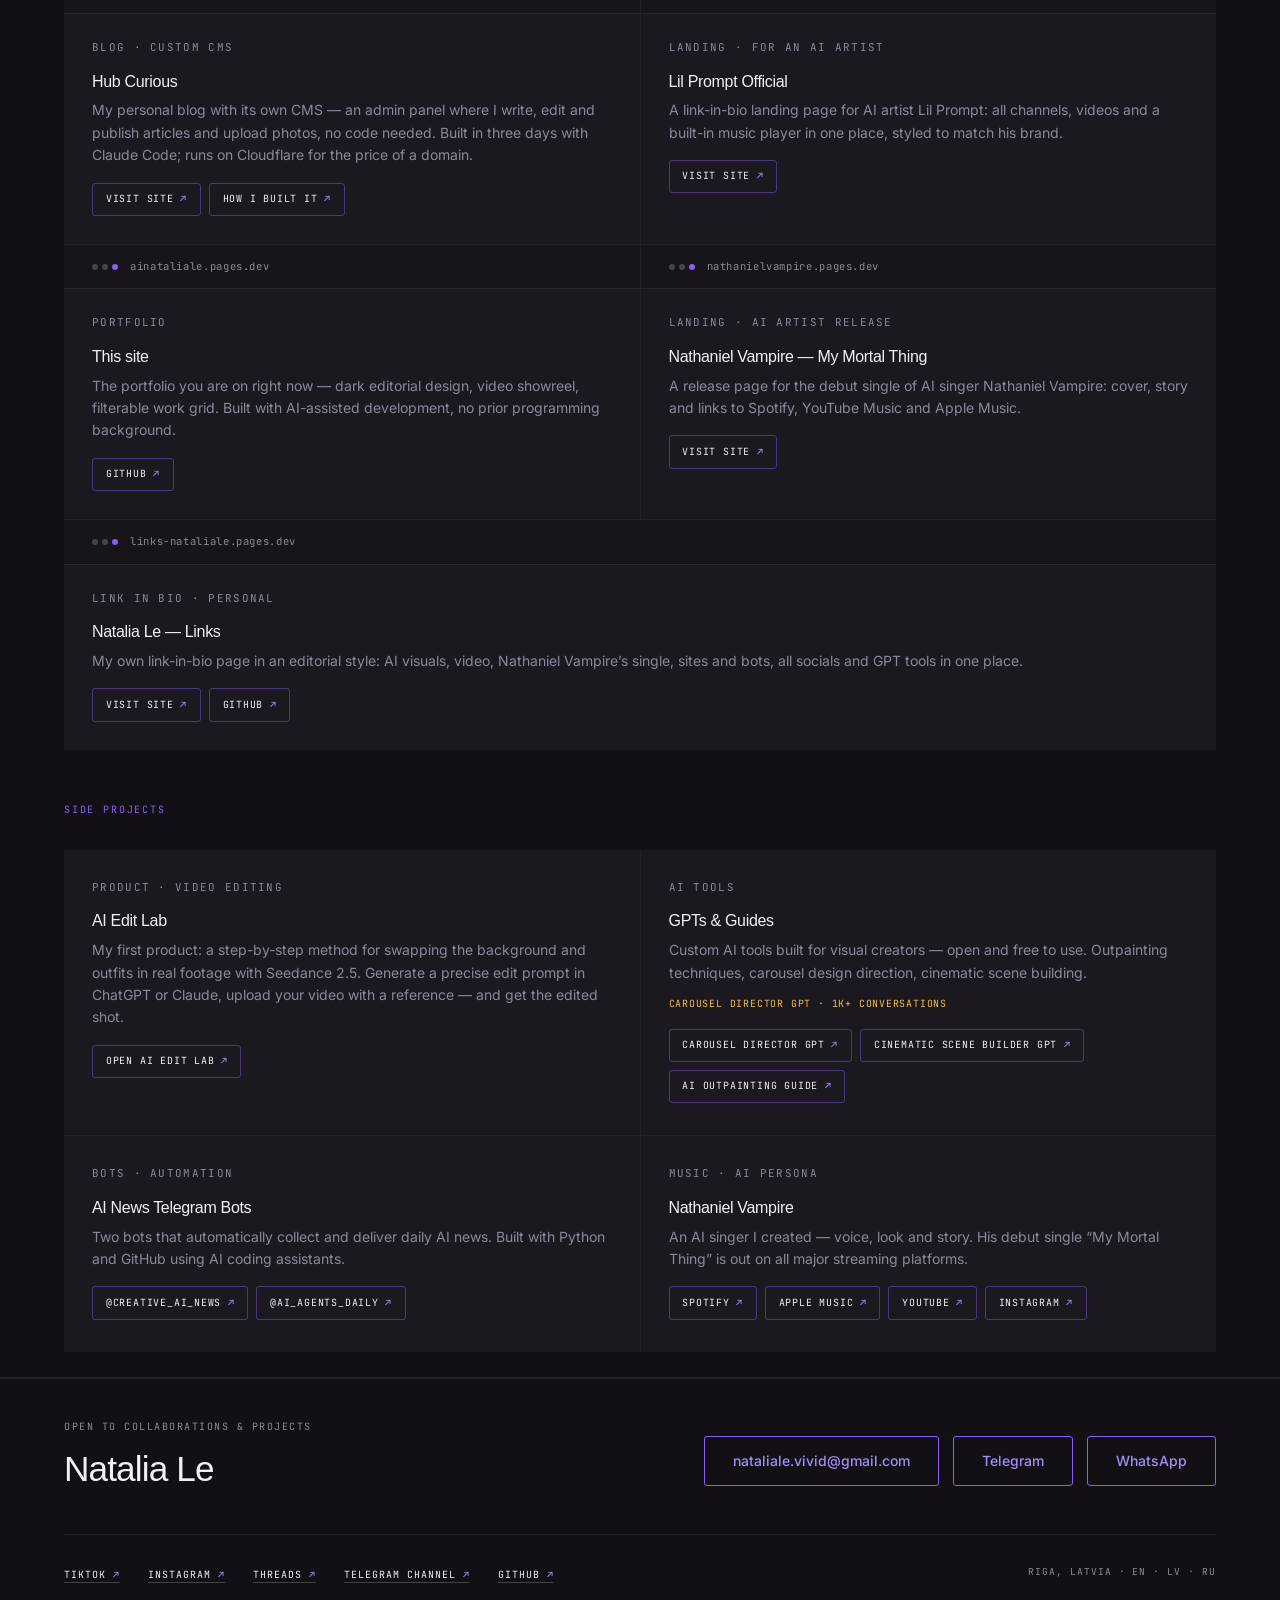
==== commit 48035088: "Add the links page to the Websites section A new card for links-nataliale.pages.dev; with five sites" ====
--- a/about.html
+++ b/about.html
@@ -206,6 +206,8 @@
       background: var(--divider);
     }
     .site-card { background: var(--bg-raised); display: flex; flex-direction: column; }
+    /* Odd card count: the last one fills the row instead of leaving an empty divider-coloured cell */
+    .site-card:last-child:nth-child(odd) { grid-column: 1 / -1; }
     /* Minimal "address bar": three dots + domain, in place of a screenshot */
     .site-bar {
       display: flex;
@@ -408,6 +410,20 @@
       </div>
     </article>
 
+    <article class="site-card reveal" style="--d:.16s">
+      <a class="site-bar" href="https://links-nataliale.pages.dev/" target="_blank" rel="noopener">links-nataliale.pages.dev</a>
+      <div class="site-body">
+        <span class="side-tag mono">Link in bio · Personal</span>
+        <h3 class="side-title">Natalia Le — Links</h3>
+        <p class="side-desc">My own link-in-bio page in an editorial style: AI visuals, video,
+        Nathaniel Vampire’s single, sites and bots, all socials and GPT tools in one place.</p>
+        <div class="side-links">
+          <a href="https://links-nataliale.pages.dev/" target="_blank" rel="noopener">Visit site</a>
+          <a href="https://github.com/natalialeaiart/links" target="_blank" rel="noopener">GitHub</a>
+        </div>
+      </div>
+    </article>
+
   </div>
 </div>
 
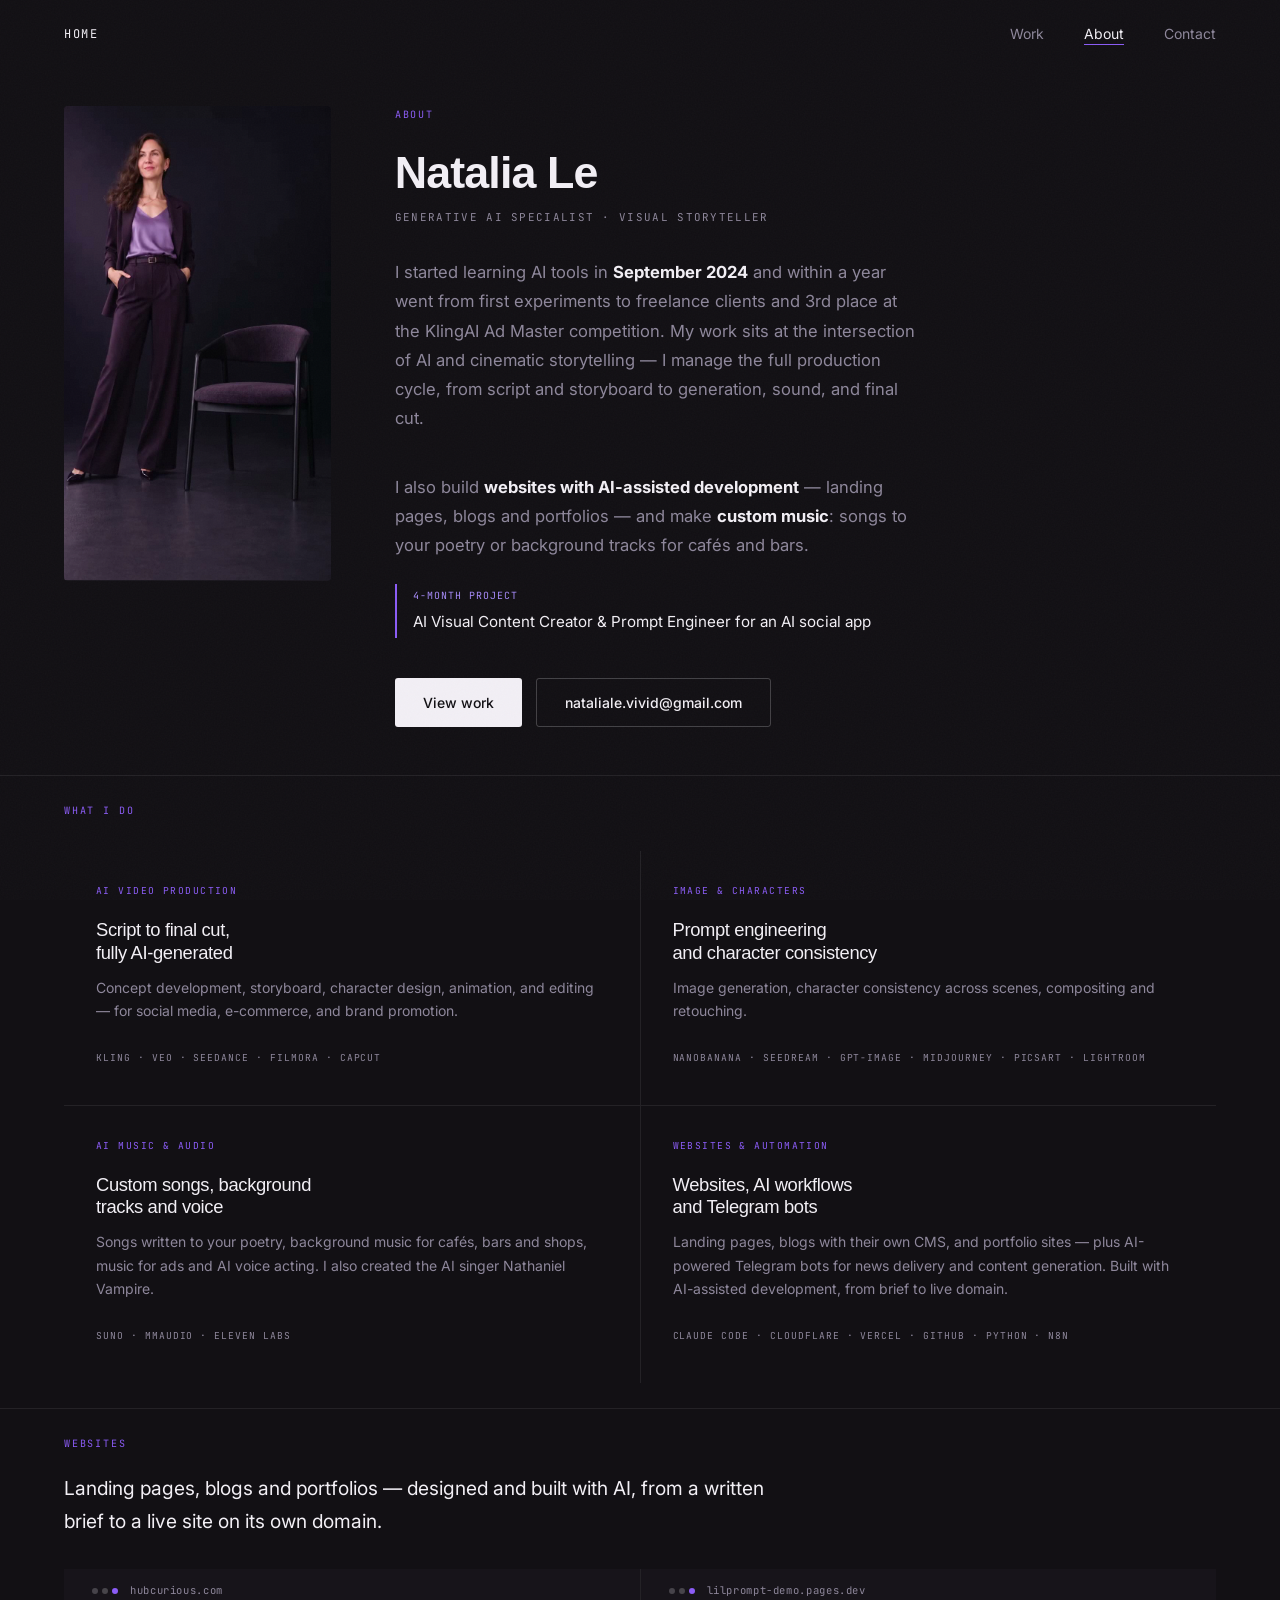
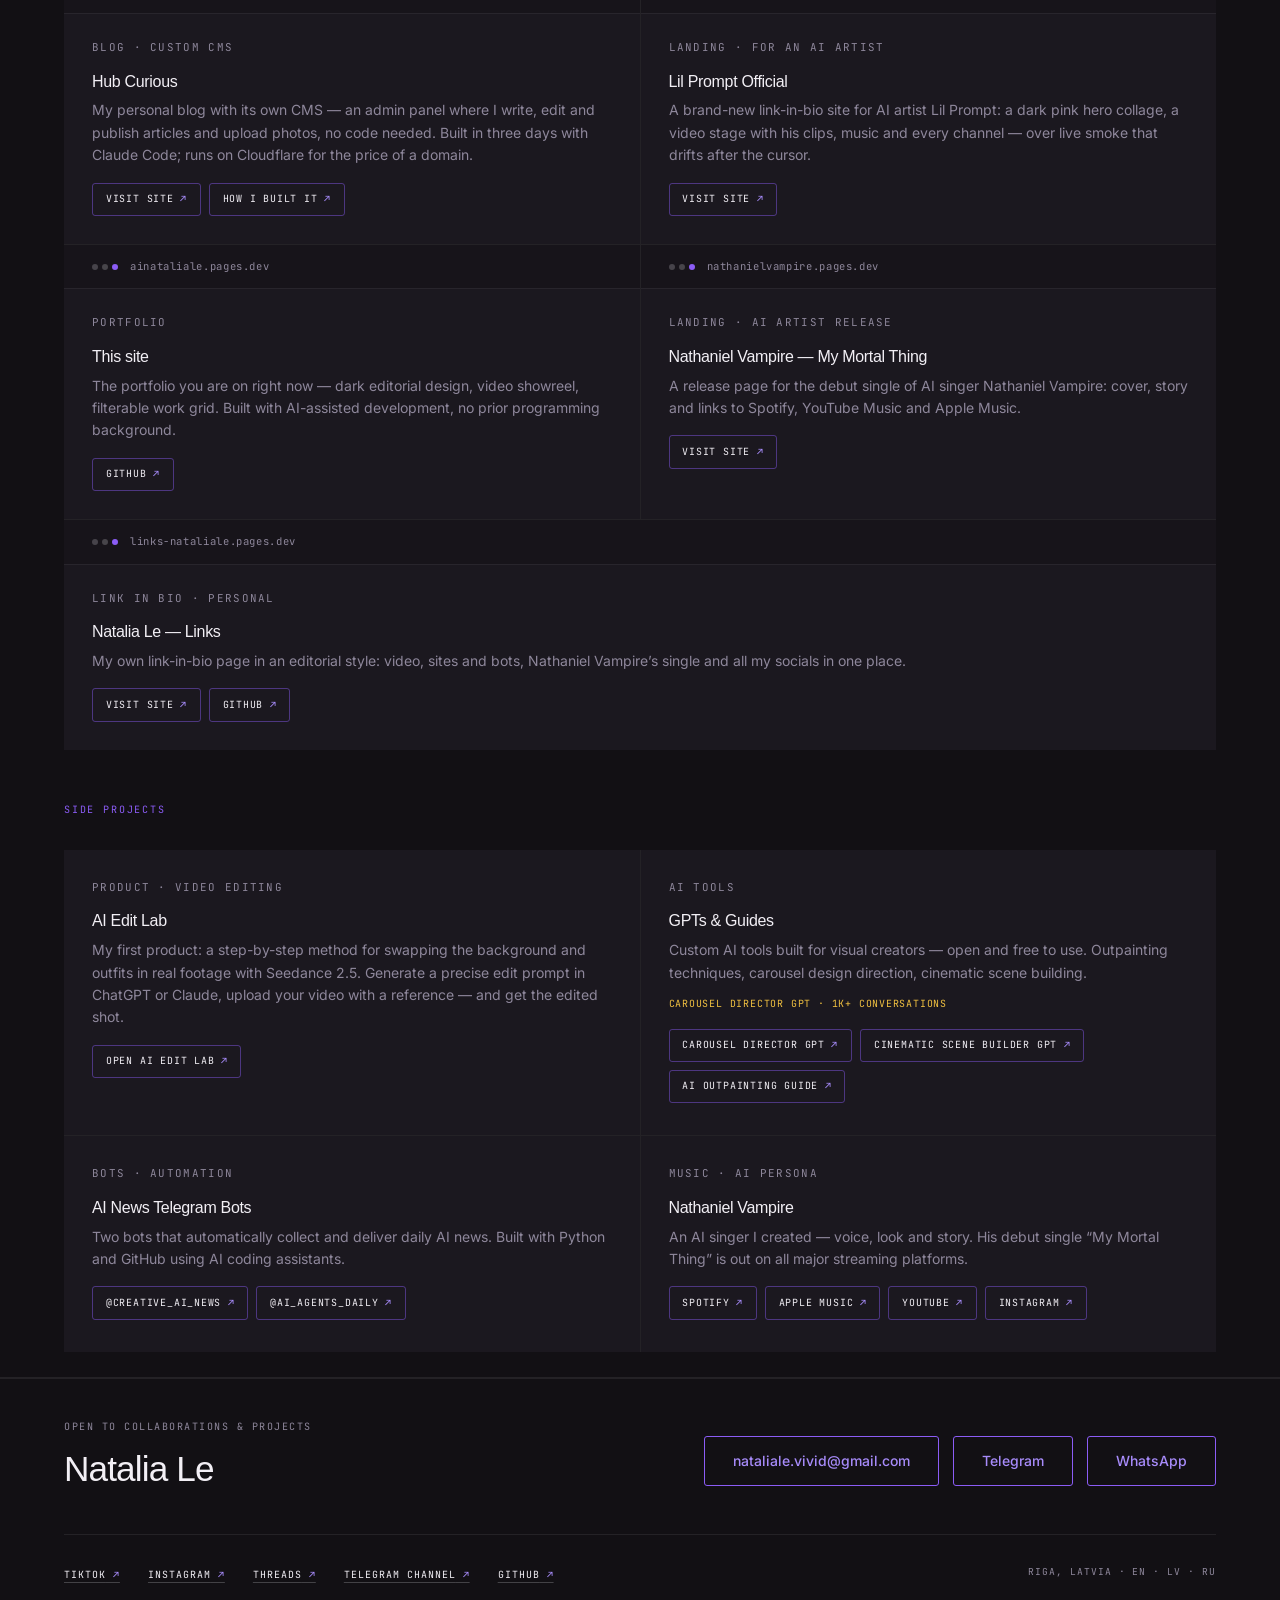
==== commit d23498f5: "Point Lil Prompt to his new site and refresh the links card text Co-Authored-By: Claude Opus 5.5 <no" ====
--- a/about.html
+++ b/about.html
@@ -371,14 +371,14 @@
     </article>
 
     <article class="site-card reveal" style="--d:.08s">
-      <a class="site-bar" href="https://links-lilprompt.vercel.app/" target="_blank" rel="noopener">links-lilprompt.vercel.app</a>
+      <a class="site-bar" href="https://lilprompt-demo.pages.dev/" target="_blank" rel="noopener">lilprompt-demo.pages.dev</a>
       <div class="site-body">
         <span class="side-tag mono">Landing · For an AI artist</span>
         <h3 class="side-title">Lil Prompt Official</h3>
-        <p class="side-desc">A link-in-bio landing page for AI artist Lil Prompt: all channels,
-        videos and a built-in music player in one place, styled to match his brand.</p>
+        <p class="side-desc">A brand-new link-in-bio site for AI artist Lil Prompt: a dark pink hero collage,
+        a video stage with his clips, music and every channel — over live smoke that drifts after the cursor.</p>
         <div class="side-links">
-          <a href="https://links-lilprompt.vercel.app/" target="_blank" rel="noopener">Visit site</a>
+          <a href="https://lilprompt-demo.pages.dev/" target="_blank" rel="noopener">Visit site</a>
         </div>
       </div>
     </article>
@@ -415,8 +415,8 @@
       <div class="site-body">
         <span class="side-tag mono">Link in bio · Personal</span>
         <h3 class="side-title">Natalia Le — Links</h3>
-        <p class="side-desc">My own link-in-bio page in an editorial style: AI visuals, video,
-        Nathaniel Vampire’s single, sites and bots, all socials and GPT tools in one place.</p>
+        <p class="side-desc">My own link-in-bio page in an editorial style: video, sites and bots,
+        Nathaniel Vampire’s single and all my socials in one place.</p>
         <div class="side-links">
           <a href="https://links-nataliale.pages.dev/" target="_blank" rel="noopener">Visit site</a>
           <a href="https://github.com/natalialeaiart/links" target="_blank" rel="noopener">GitHub</a>
